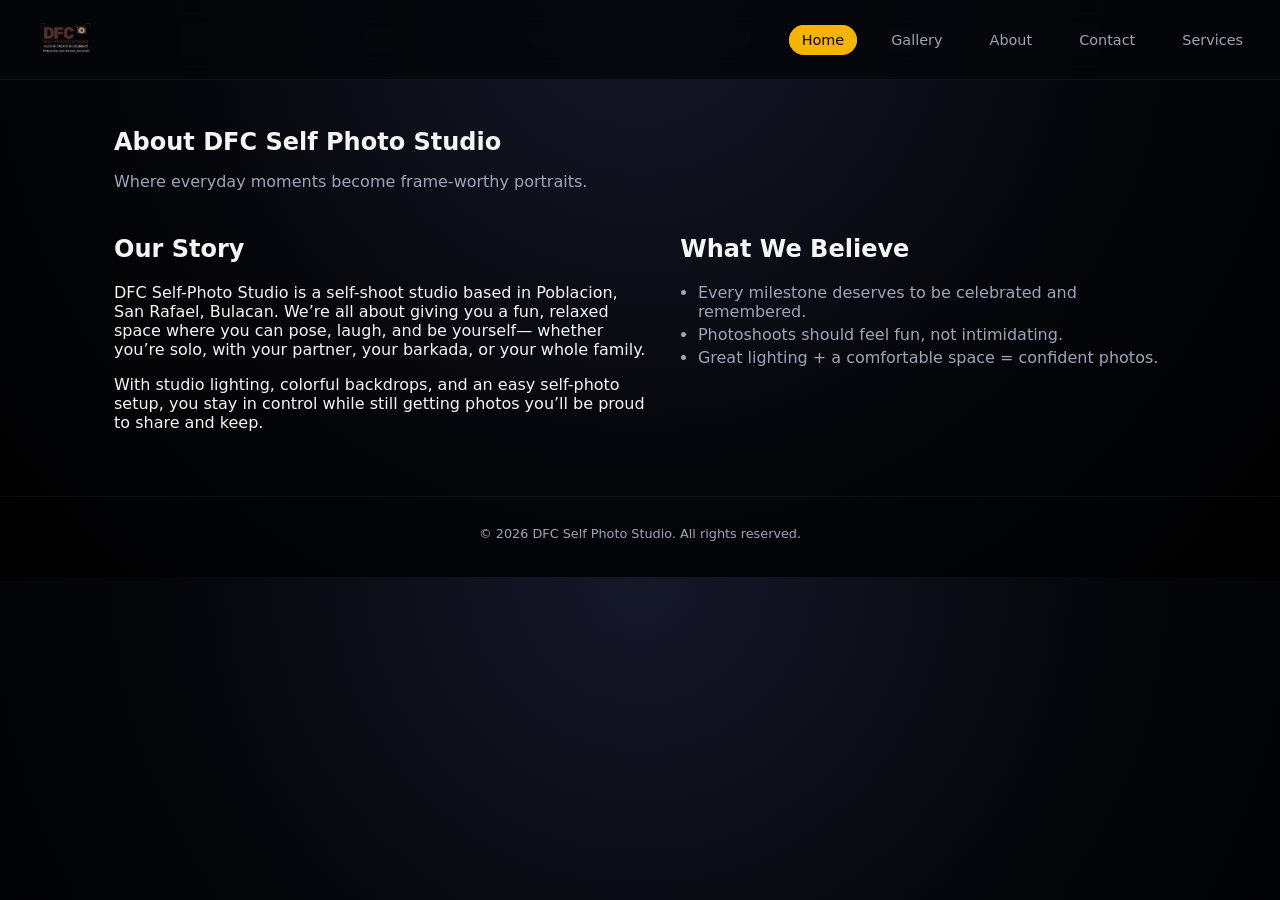
==== about.html @ a2031a2f "fix the massive logo" ====
<!DOCTYPE html>
<html lang="en">
<head>
  <meta charset="UTF-8">
  <title>About | DFC Self Photo Studio</title>
  <meta name="viewport" content="width=device-width, initial-scale=1">
  <link rel="stylesheet" href="assets/styles.css">
</head>
<body>
  <header class="site-header">
  <a href="index.html" class="dfc-logo">
    <img src="assets/images/logo.png" alt="DFC Self-Photo Studio Logo">
  </a>

  <nav class="nav">
    <a href="index.html" class="active">Home</a>
    <a href="gallery.html">Gallery</a>
    <a href="about.html">About</a>
    <a href="contact.html">Contact</a>
    <a href="services.html">Services</a>
  </nav>
</header>

  <main class="page">
    <section class="page-header">
      <h1>About DFC Self Photo Studio</h1>
      <p>Where everyday moments become frame-worthy portraits.</p>
    </section>

    <section class="two-column">
      <div>
        <h2>Our Story</h2>
<p>
  DFC Self-Photo Studio is a self-shoot studio based in Poblacion, San Rafael, Bulacan.
  We’re all about giving you a fun, relaxed space where you can pose, laugh, and be yourself—
  whether you’re solo, with your partner, your barkada, or your whole family.
</p>
<p>
  With studio lighting, colorful backdrops, and an easy self-photo setup, you stay in control
  while still getting photos you’ll be proud to share and keep.
</p>
      </div>
      <div>
        <h2>What We Believe</h2>
        <ul class="styled-list">
  <li>Every milestone deserves to be celebrated and remembered.</li>
  <li>Photoshoots should feel fun, not intimidating.</li>
  <li>Great lighting + a comfortable space = confident photos.</li>
</ul>
      </div>
    </section>
  </main>

  <footer class="site-footer">
    <p>© <span id="year"></span> DFC Self Photo Studio. All rights reserved.</p>
  </footer>

  <script>
    document.getElementById('year').textContent = new Date().getFullYear();
  </script>
</body>
</html>
---- assets/styles.css ----
:root {
  --bg: #05060a;
  --bg-alt: #10121a;
  --accent: #f5b400;
  --accent-soft: rgba(245, 180, 0, 0.12);
  --text: #f5f5f5;
  --muted: #a0a4b8;
  --border: #262938;
  --danger: #ff4b6a;
  --radius-lg: 18px;
  --radius-md: 12px;
  --radius-sm: 8px;
  --shadow-soft: 0 18px 45px rgba(0, 0, 0, 0.55);
  --shadow-subtle: 0 10px 30px rgba(0, 0, 0, 0.35);
  --max-width: 1100px;
  --transition-fast: 0.18s ease-out;
  --transition-med: 0.25s ease-out;
}

*,
*::before,
*::after {
  box-sizing: border-box;
}

body {
  margin: 0;
  font-family: system-ui, -apple-system, BlinkMacSystemFont, "Segoe UI", sans-serif;
  background: radial-gradient(circle at top, #15182a 0, #05060a 55%, #000 100%);
  color: var(--text);
  -webkit-font-smoothing: antialiased;
}

/* Layout */

.site-header {
  position: sticky;
  top: 0;
  z-index: 20;
  backdrop-filter: blur(16px);
  background: rgba(5, 6, 10, 0.85);
  border-bottom: 1px solid rgba(255, 255, 255, 0.05);
  display: flex;
  align-items: center;
  justify-content: space-between;
  padding: 0.75rem 1.5rem;
}

.dfc-logo img {
  height: 60px;
  width: auto;
  display: block;
  margin-right: 1rem;
}
/* Logo */
.dfc-logo img {
  height: 55px;
  width: auto;
  display: block;
}
.logo {
  font-weight: 700;
  letter-spacing: 0.08em;
  text-transform: uppercase;
  font-size: 0.9rem;
  color: var(--accent);
}

.nav a {
  color: var(--muted);
  text-decoration: none;
  margin-left: 1rem;
  font-size: 0.9rem;
  padding: 0.35rem 0.75rem;
  border-radius: 999px;
  border: 1px solid transparent;
  transition: color var(--transition-fast), background var(--transition-fast), border-color var(--transition-fast), transform var(--transition-fast);
}

.nav a:hover {
  color: var(--text);
  background: rgba(255, 255, 255, 0.04);
  border-color: rgba(255, 255, 255, 0.06);
  transform: translateY(-1px);
}

.nav a.active {
  color: #05060a;
  background: var(--accent);
  border-color: var(--accent);
}

/* Hero */

.hero {
  min-height: 70vh;
  display: flex;
  align-items: center;
  justify-content: center;
  padding: 3rem 1.5rem 2rem;
}

.hero-content {
  max-width: var(--max-width);
  width: 100%;
  margin: 0 auto;
  padding: 2.5rem 2rem;
  border-radius: 32px;
  background:
    radial-gradient(circle at top left, rgba(245, 180, 0, 0.18), transparent 55%),
    radial-gradient(circle at bottom right, rgba(255, 75, 106, 0.16), transparent 55%),
    linear-gradient(135deg, rgba(16, 18, 26, 0.98), rgba(5, 6, 10, 0.98));
  box-shadow: var(--shadow-soft);
  border: 1px solid rgba(255, 255, 255, 0.06);
}

.hero h1 {
  font-size: clamp(2.4rem, 4vw, 3.2rem);
  margin: 0 0 0.75rem;
}

.hero p {
  margin: 0 0 1.5rem;
  color: var(--muted);
  max-width: 32rem;
}

/* Buttons */

.btn-primary,
.btn-secondary {
  display: inline-flex;
  align-items: center;
  justify-content: center;
  padding: 0.7rem 1.4rem;
  border-radius: 999px;
  border: 1px solid transparent;
  font-size: 0.95rem;
  font-weight: 500;
  cursor: pointer;
  text-decoration: none;
  transition: background var(--transition-med), color var(--transition-med), transform var(--transition-fast), box-shadow var(--transition-fast);
}

.btn-primary {
  background: var(--accent);
  color: #05060a;
  box-shadow: 0 12px 30px rgba(245, 180, 0, 0.35);
}

.btn-primary:hover {
  transform: translateY(-1px);
  box-shadow: 0 16px 40px rgba(245, 180, 0, 0.45);
}

.btn-secondary {
  background: transparent;
  color: var(--accent);
  border-color: rgba(245, 180, 0, 0.5);
}

.btn-secondary:hover {
  background: var(--accent-soft);
}

/* Sections */

.features,
.page {
  max-width: var(--max-width);
  margin: 0 auto;
  padding: 1rem 1.5rem 3rem;
}

.features h2,
.page-header h1 {
  margin-bottom: 0.5rem;
}

.features p,
.page-header p {
  color: var(--muted);
}

.feature-grid {
  display: grid;
  grid-template-columns: repeat(auto-fit, minmax(220px, 1fr));
  gap: 1.25rem;
  margin-top: 1.5rem;
}

.feature-card,
.card {
  background: var(--bg-alt);
  border-radius: var(--radius-lg);
  padding: 1.4rem 1.3rem;
  border: 1px solid var(--border);
  box-shadow: var(--shadow-subtle);
}

.feature-card h3,
.card h2 {
  margin-top: 0;
  margin-bottom: 0.4rem;
}

.feature-card p,
.card p {
  margin: 0;
  color: var(--muted);
}

.cards-grid {
  display: grid;
  grid-template-columns: repeat(auto-fit, minmax(260px, 1fr));
  gap: 1.5rem;
  margin-top: 1.5rem;
}

.styled-list {
  padding-left: 1.1rem;
  margin: 0.6rem 0 0;
  color: var(--muted);
}

.styled-list li {
  margin-bottom: 0.25rem;
}

/* CTA strip */

.cta-strip {
  max-width: var(--max-width);
  margin: 0 auto 3rem;
  padding: 1.5rem 1.5rem;
  border-radius: 24px;
  background: linear-gradient(135deg, rgba(245, 180, 0, 0.12), rgba(255, 75, 106, 0.12));
  border: 1px solid rgba(245, 180, 0, 0.4);
  text-align: center;
}

.cta-strip h2 {
  margin: 0 0 0.4rem;
}

.cta-strip p {
  margin: 0 0 0.9rem;
  color: var(--muted);
}

/* Page layout */

.page-header {
  margin: 2rem 0 1.5rem;
}

.two-column {
  display: grid;
  grid-template-columns: minmax(0, 1.1fr) minmax(0, 1fr);
  gap: 2rem;
}

.note-section {
  margin-top: 2rem;
  padding: 1rem 1.2rem;
  border-radius: var(--radius-md);
  background: rgba(255, 255, 255, 0.02);
  border: 1px dashed rgba(255, 255, 255, 0.08);
  color: var(--muted);
}

/* Gallery */

.gallery-grid {
  display: grid;
  grid-template-columns: repeat(auto-fit, minmax(180px, 1fr));
  gap: 1rem;
  margin-top: 1.5rem;
}

.gallery-item {
  border-radius: var(--radius-md);
  overflow: hidden;
  background: #11131c;
  border: 1px solid var(--border);
  min-height: 160px;
  display: flex;
  align-items: center;
  justify-content: center;
  color: var(--muted);
  font-size: 0.9rem;
}

.gallery-item img {
  width: 100%;
  height: 100%;
  object-fit: cover;
}

.placeholder {
  background: repeating-linear-gradient(
    45deg,
    #11131c,
    #11131c 10px,
    #181b26 10px,
    #181b26 20px
  );
}

/* Contact form */

.contact-form {
  display: grid;
  gap: 0.8rem;
  margin-top: 0.5rem;
}

.contact-form label {
  display: grid;
  gap: 0.25rem;
  font-size: 0.9rem;
}

.contact-form input,
.contact-form textarea {
  border-radius: var(--radius-sm);
  border: 1px solid var(--border);
  padding: 0.55rem 0.7rem;
  background: #05060a;
  color: var(--text);
  font: inherit;
}

.contact-form input:focus,
.contact-form textarea:focus {
  outline: none;
  border-color: var(--accent);
  box-shadow: 0 0 0 1px rgba(245, 180, 0, 0.4);
}

.form-note {
  margin-top: 0.4rem;
  font-size: 0.8rem;
  color: var(--muted);
}

/* Footer */

.site-footer {
  border-top: 1px solid rgba(255, 255, 255, 0.04);
  padding: 1rem 1.5rem 1.5rem;
  text-align: center;
  color: var(--muted);
  font-size: 0.8rem;
}

/* Responsive */

@media (max-width: 768px) {
  .site-header {
    flex-direction: column;
    align-items: flex-start;
    gap: 0.4rem;
  }

  .nav {
    display: flex;
    flex-wrap: wrap;
  }

  .hero-content {
    padding: 1.8rem 1.4rem;
  }

  .two-column {
    grid-template-columns: 1fr;
  }
}
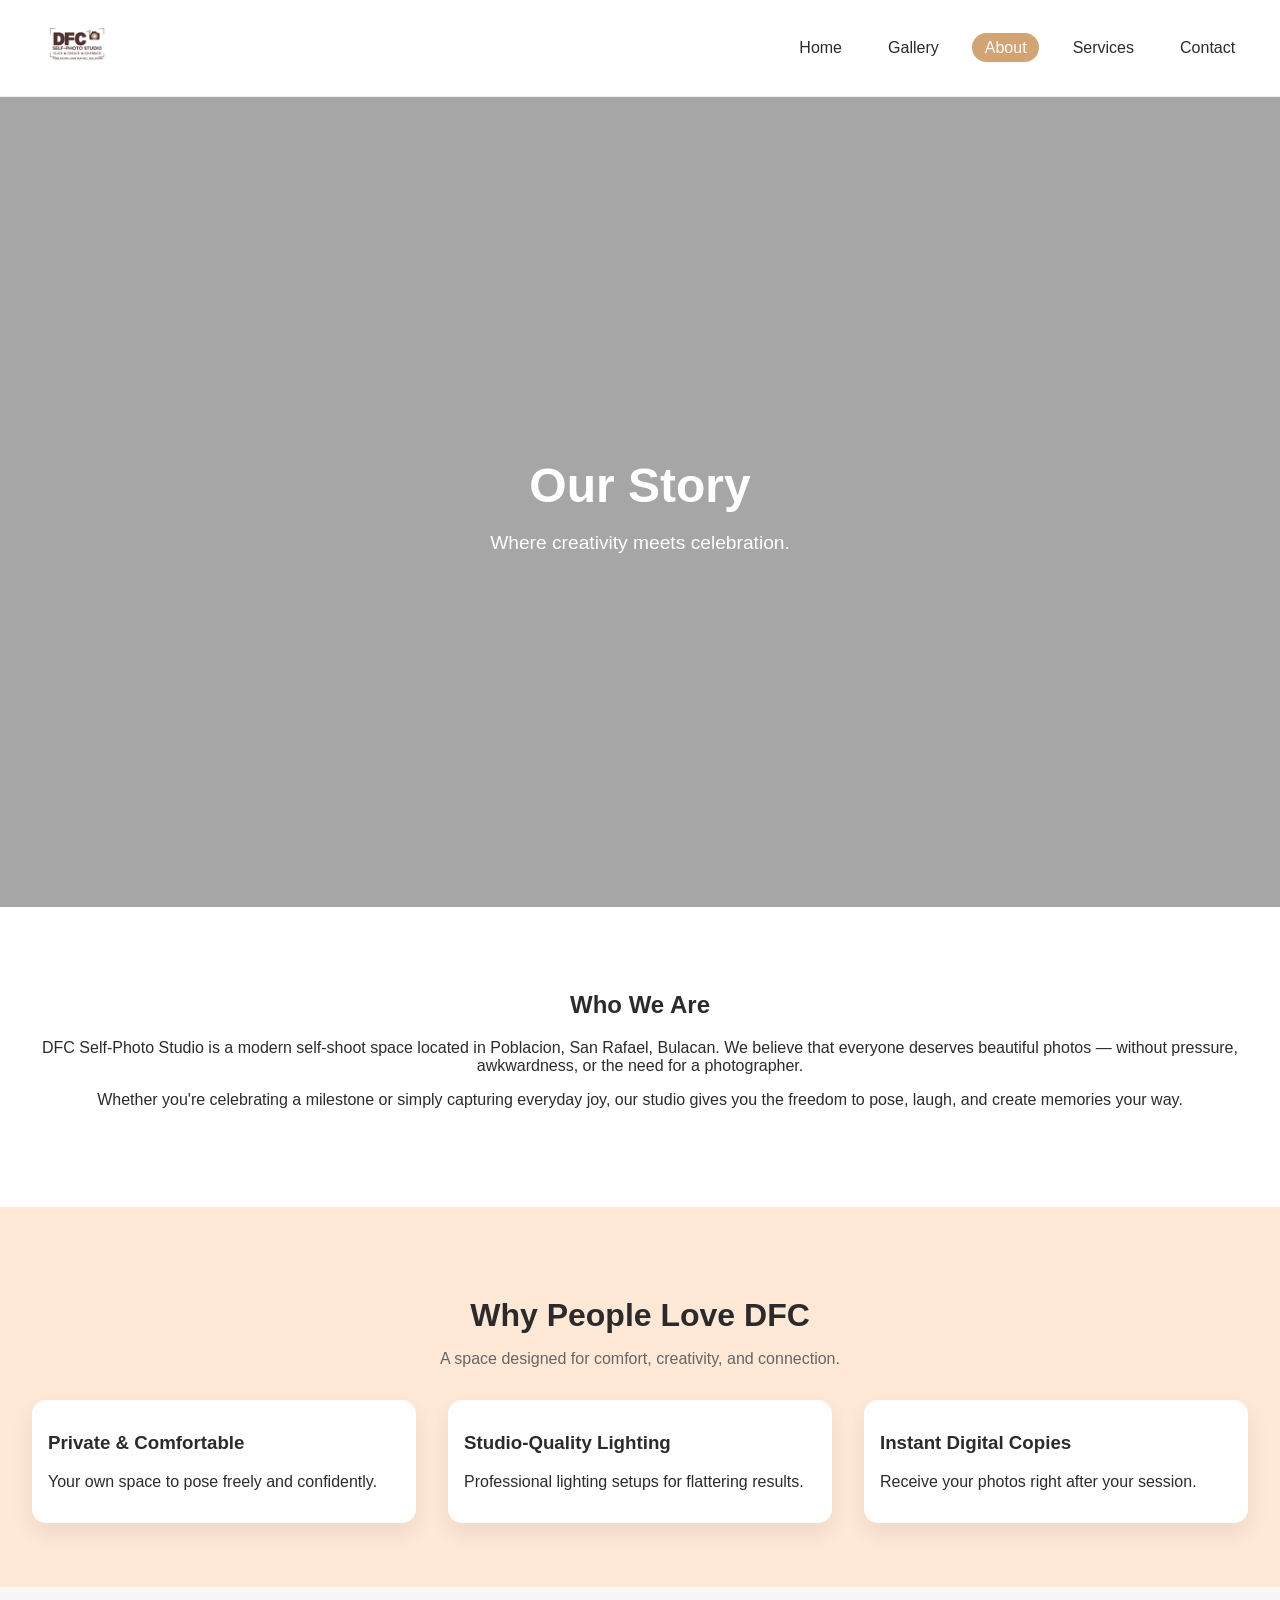
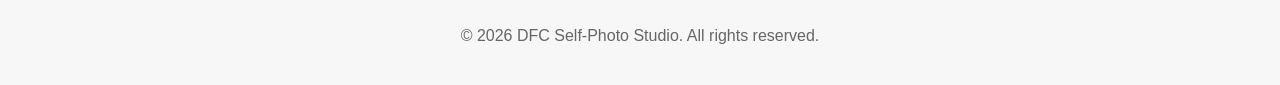
==== commit 9ac20b61: "update other pages to lighter" ====
--- a/about.html
+++ b/about.html
@@ -2,61 +2,79 @@
 <html lang="en">
 <head>
   <meta charset="UTF-8">
-  <title>About | DFC Self Photo Studio</title>
+  <title>About | DFC Self-Photo Studio</title>
   <meta name="viewport" content="width=device-width, initial-scale=1">
   <link rel="stylesheet" href="assets/styles.css">
 </head>
+
 <body>
-  <header class="site-header">
+
+<header class="site-header">
   <a href="index.html" class="dfc-logo">
     <img src="assets/images/logo.png" alt="DFC Self-Photo Studio Logo">
   </a>
-
   <nav class="nav">
-    <a href="index.html" class="active">Home</a>
+    <a href="index.html">Home</a>
     <a href="gallery.html">Gallery</a>
-    <a href="about.html">About</a>
+    <a href="about.html" class="active">About</a>
+    <a href="services.html">Services</a>
     <a href="contact.html">Contact</a>
-    <a href="services.html">Services</a>
   </nav>
 </header>
 
-  <main class="page">
-    <section class="page-header">
-      <h1>About DFC Self Photo Studio</h1>
-      <p>Where everyday moments become frame-worthy portraits.</p>
-    </section>
+<section class="hero small-hero" style="background-image:url('https://images.unsplash.com/photo-1529626455594-4ff0802cfb7e');">
+  <div class="hero-overlay"></div>
+  <div class="hero-content">
+    <h1>Our Story</h1>
+    <p>Where creativity meets celebration.</p>
+  </div>
+</section>
 
-    <section class="two-column">
-      <div>
-        <h2>Our Story</h2>
-<p>
-  DFC Self-Photo Studio is a self-shoot studio based in Poblacion, San Rafael, Bulacan.
-  We’re all about giving you a fun, relaxed space where you can pose, laugh, and be yourself—
-  whether you’re solo, with your partner, your barkada, or your whole family.
-</p>
-<p>
-  With studio lighting, colorful backdrops, and an easy self-photo setup, you stay in control
-  while still getting photos you’ll be proud to share and keep.
-</p>
-      </div>
-      <div>
-        <h2>What We Believe</h2>
-        <ul class="styled-list">
-  <li>Every milestone deserves to be celebrated and remembered.</li>
-  <li>Photoshoots should feel fun, not intimidating.</li>
-  <li>Great lighting + a comfortable space = confident photos.</li>
-</ul>
-      </div>
-    </section>
-  </main>
+<section class="section light">
+  <div class="two-column">
+    <div>
+      <h2>Who We Are</h2>
+      <p>
+        DFC Self-Photo Studio is a modern self‑shoot space located in Poblacion, San Rafael, Bulacan.
+        We believe that everyone deserves beautiful photos — without pressure, awkwardness, or the need for a photographer.
+      </p>
+      <p>
+        Whether you're celebrating a milestone or simply capturing everyday joy, our studio gives you the freedom to pose, laugh, and create memories your way.
+      </p>
+    </div>
+    <div>
+      <img src="https://images.unsplash.com/photo-1517841905240-472988babdf9" alt="">
+    </div>
+  </div>
+</section>
 
-  <footer class="site-footer">
-    <p>© <span id="year"></span> DFC Self Photo Studio. All rights reserved.</p>
-  </footer>
+<section class="section peach">
+  <h2 class="section-title">Why People Love DFC</h2>
+  <p class="section-subtitle">A space designed for comfort, creativity, and connection.</p>
 
-  <script>
-    document.getElementById('year').textContent = new Date().getFullYear();
-  </script>
+  <div class="feature-grid">
+    <div class="feature-card">
+      <h3>Private & Comfortable</h3>
+      <p>Your own space to pose freely and confidently.</p>
+    </div>
+    <div class="feature-card">
+      <h3>Studio-Quality Lighting</h3>
+      <p>Professional lighting setups for flattering results.</p>
+    </div>
+    <div class="feature-card">
+      <h3>Instant Digital Copies</h3>
+      <p>Receive your photos right after your session.</p>
+    </div>
+  </div>
+</section>
+
+<footer class="site-footer">
+  <p>© <span id="year"></span> DFC Self-Photo Studio. All rights reserved.</p>
+</footer>
+
+<script>
+  document.getElementById('year').textContent = new Date().getFullYear();
+</script>
+
 </body>
 </html>
--- a/assets/styles.css
+++ b/assets/styles.css
@@ -1,378 +1,202 @@
+/* ------------------------------
+   COLOR SYSTEM
+------------------------------ */
 :root {
-  --bg: #05060a;
-  --bg-alt: #10121a;
-  --accent: #f5b400;
-  --accent-soft: rgba(245, 180, 0, 0.12);
-  --text: #f5f5f5;
-  --muted: #a0a4b8;
-  --border: #262938;
-  --danger: #ff4b6a;
-  --radius-lg: 18px;
-  --radius-md: 12px;
-  --radius-sm: 8px;
-  --shadow-soft: 0 18px 45px rgba(0, 0, 0, 0.55);
-  --shadow-subtle: 0 10px 30px rgba(0, 0, 0, 0.35);
-  --max-width: 1100px;
-  --transition-fast: 0.18s ease-out;
-  --transition-med: 0.25s ease-out;
-}
-
-*,
-*::before,
-*::after {
-  box-sizing: border-box;
-}
-
+  --gold: #d4a373;
+  --peach: #ffe8d6;
+  --white: #ffffff;
+  --gray: #f7f7f7;
+  --text: #2b2b2b;
+  --muted: #666;
+  --radius: 14px;
+  --shadow: 0 10px 25px rgba(0,0,0,0.08);
+}
+
+/* ------------------------------
+   GLOBAL
+------------------------------ */
 body {
   margin: 0;
-  font-family: system-ui, -apple-system, BlinkMacSystemFont, "Segoe UI", sans-serif;
-  background: radial-gradient(circle at top, #15182a 0, #05060a 55%, #000 100%);
+  font-family: "Segoe UI", sans-serif;
+  background: var(--white);
   color: var(--text);
-  -webkit-font-smoothing: antialiased;
-}
-
-/* Layout */
-
+}
+
+img {
+  width: 100%;
+  border-radius: var(--radius);
+}
+
+/* ------------------------------
+   HEADER
+------------------------------ */
 .site-header {
+  display: flex;
+  justify-content: space-between;
+  align-items: center;
+  padding: 1rem 2rem;
+  background: var(--white);
+  border-bottom: 1px solid #eee;
   position: sticky;
   top: 0;
-  z-index: 20;
-  backdrop-filter: blur(16px);
-  background: rgba(5, 6, 10, 0.85);
-  border-bottom: 1px solid rgba(255, 255, 255, 0.05);
-  display: flex;
-  align-items: center;
-  justify-content: space-between;
-  padding: 0.75rem 1.5rem;
+  z-index: 10;
 }
 
 .dfc-logo img {
   height: 60px;
   width: auto;
-  display: block;
-  margin-right: 1rem;
-}
-/* Logo */
-.dfc-logo img {
-  height: 55px;
-  width: auto;
-  display: block;
-}
-.logo {
-  font-weight: 700;
-  letter-spacing: 0.08em;
-  text-transform: uppercase;
-  font-size: 0.9rem;
-  color: var(--accent);
 }
 
 .nav a {
-  color: var(--muted);
+  margin-left: 1rem;
   text-decoration: none;
-  margin-left: 1rem;
-  font-size: 0.9rem;
-  padding: 0.35rem 0.75rem;
+  color: var(--text);
+  font-weight: 500;
+  padding: 0.4rem 0.8rem;
   border-radius: 999px;
-  border: 1px solid transparent;
-  transition: color var(--transition-fast), background var(--transition-fast), border-color var(--transition-fast), transform var(--transition-fast);
-}
-
+}
+
+.nav a.active,
 .nav a:hover {
-  color: var(--text);
-  background: rgba(255, 255, 255, 0.04);
-  border-color: rgba(255, 255, 255, 0.06);
-  transform: translateY(-1px);
-}
-
-.nav a.active {
-  color: #05060a;
-  background: var(--accent);
-  border-color: var(--accent);
-}
-
-/* Hero */
-
+  background: var(--gold);
+  color: var(--white);
+}
+
+/* ------------------------------
+   HERO
+------------------------------ */
 .hero {
-  min-height: 70vh;
+  height: 90vh;
+  background: url("https://images.unsplash.com/photo-1529626455594-4ff0802cfb7e") center/cover no-repeat;
+  position: relative;
   display: flex;
   align-items: center;
   justify-content: center;
-  padding: 3rem 1.5rem 2rem;
+}
+
+.hero-overlay {
+  position: absolute;
+  inset: 0;
+  background: rgba(0,0,0,0.35);
 }
 
 .hero-content {
-  max-width: var(--max-width);
-  width: 100%;
-  margin: 0 auto;
-  padding: 2.5rem 2rem;
-  border-radius: 32px;
-  background:
-    radial-gradient(circle at top left, rgba(245, 180, 0, 0.18), transparent 55%),
-    radial-gradient(circle at bottom right, rgba(255, 75, 106, 0.16), transparent 55%),
-    linear-gradient(135deg, rgba(16, 18, 26, 0.98), rgba(5, 6, 10, 0.98));
-  box-shadow: var(--shadow-soft);
-  border: 1px solid rgba(255, 255, 255, 0.06);
-}
-
-.hero h1 {
-  font-size: clamp(2.4rem, 4vw, 3.2rem);
-  margin: 0 0 0.75rem;
-}
-
-.hero p {
-  margin: 0 0 1.5rem;
+  position: relative;
+  text-align: center;
+  color: var(--white);
+  max-width: 600px;
+}
+
+.hero-content h1 {
+  font-size: 3rem;
+  margin-bottom: 1rem;
+}
+
+.hero-content p {
+  font-size: 1.2rem;
+  margin-bottom: 2rem;
+}
+
+/* ------------------------------
+   BUTTONS
+------------------------------ */
+.btn-primary {
+  background: var(--gold);
+  color: var(--white);
+  padding: 0.8rem 1.6rem;
+  border-radius: 999px;
+  text-decoration: none;
+  font-weight: 600;
+  box-shadow: var(--shadow);
+}
+
+.btn-secondary {
+  background: var(--white);
+  color: var(--gold);
+  padding: 0.8rem 1.6rem;
+  border-radius: 999px;
+  text-decoration: none;
+  font-weight: 600;
+  border: 2px solid var(--gold);
+}
+
+/* ------------------------------
+   SECTIONS
+------------------------------ */
+.section {
+  padding: 4rem 2rem;
+  text-align: center;
+}
+
+.section.light {
+  background: var(--white);
+}
+
+.section.peach {
+  background: var(--peach);
+}
+
+.section-title {
+  font-size: 2rem;
+  margin-bottom: 0.5rem;
+}
+
+.section-subtitle {
   color: var(--muted);
-  max-width: 32rem;
-}
-
-/* Buttons */
-
-.btn-primary,
-.btn-secondary {
-  display: inline-flex;
-  align-items: center;
-  justify-content: center;
-  padding: 0.7rem 1.4rem;
-  border-radius: 999px;
-  border: 1px solid transparent;
-  font-size: 0.95rem;
-  font-weight: 500;
-  cursor: pointer;
-  text-decoration: none;
-  transition: background var(--transition-med), color var(--transition-med), transform var(--transition-fast), box-shadow var(--transition-fast);
-}
-
-.btn-primary {
-  background: var(--accent);
-  color: #05060a;
-  box-shadow: 0 12px 30px rgba(245, 180, 0, 0.35);
-}
-
-.btn-primary:hover {
-  transform: translateY(-1px);
-  box-shadow: 0 16px 40px rgba(245, 180, 0, 0.45);
-}
-
-.btn-secondary {
-  background: transparent;
-  color: var(--accent);
-  border-color: rgba(245, 180, 0, 0.5);
-}
-
-.btn-secondary:hover {
-  background: var(--accent-soft);
-}
-
-/* Sections */
-
-.features,
-.page {
-  max-width: var(--max-width);
-  margin: 0 auto;
-  padding: 1rem 1.5rem 3rem;
-}
-
-.features h2,
-.page-header h1 {
-  margin-bottom: 0.5rem;
-}
-
-.features p,
-.page-header p {
-  color: var(--muted);
-}
-
+  margin-bottom: 2rem;
+}
+
+/* ------------------------------
+   FEATURES
+------------------------------ */
 .feature-grid {
   display: grid;
+  grid-template-columns: repeat(auto-fit, minmax(260px, 1fr));
+  gap: 2rem;
+}
+
+.feature-card {
+  background: var(--white);
+  padding: 1rem;
+  border-radius: var(--radius);
+  box-shadow: var(--shadow);
+  text-align: left;
+}
+
+.feature-card h3 {
+  margin-top: 1rem;
+}
+
+/* ------------------------------
+   GALLERY PREVIEW
+------------------------------ */
+.gallery-preview {
+  display: grid;
   grid-template-columns: repeat(auto-fit, minmax(220px, 1fr));
-  gap: 1.25rem;
-  margin-top: 1.5rem;
-}
-
-.feature-card,
-.card {
-  background: var(--bg-alt);
-  border-radius: var(--radius-lg);
-  padding: 1.4rem 1.3rem;
-  border: 1px solid var(--border);
-  box-shadow: var(--shadow-subtle);
-}
-
-.feature-card h3,
-.card h2 {
-  margin-top: 0;
-  margin-bottom: 0.4rem;
-}
-
-.feature-card p,
-.card p {
-  margin: 0;
+  gap: 1rem;
+  margin-bottom: 2rem;
+}
+
+/* ------------------------------
+   CTA
+------------------------------ */
+.cta {
+  padding: 4rem 2rem;
+  background: var(--gold);
+  color: var(--white);
+  text-align: center;
+}
+
+.cta h2 {
+  margin-bottom: 1.5rem;
+}
+
+/* ------------------------------
+   FOOTER
+------------------------------ */
+.site-footer {
+  text-align: center;
+  padding: 1.5rem;
+  background: var(--gray);
   color: var(--muted);
-}
-
-.cards-grid {
-  display: grid;
-  grid-template-columns: repeat(auto-fit, minmax(260px, 1fr));
-  gap: 1.5rem;
-  margin-top: 1.5rem;
-}
-
-.styled-list {
-  padding-left: 1.1rem;
-  margin: 0.6rem 0 0;
-  color: var(--muted);
-}
-
-.styled-list li {
-  margin-bottom: 0.25rem;
-}
-
-/* CTA strip */
-
-.cta-strip {
-  max-width: var(--max-width);
-  margin: 0 auto 3rem;
-  padding: 1.5rem 1.5rem;
-  border-radius: 24px;
-  background: linear-gradient(135deg, rgba(245, 180, 0, 0.12), rgba(255, 75, 106, 0.12));
-  border: 1px solid rgba(245, 180, 0, 0.4);
-  text-align: center;
-}
-
-.cta-strip h2 {
-  margin: 0 0 0.4rem;
-}
-
-.cta-strip p {
-  margin: 0 0 0.9rem;
-  color: var(--muted);
-}
-
-/* Page layout */
-
-.page-header {
-  margin: 2rem 0 1.5rem;
-}
-
-.two-column {
-  display: grid;
-  grid-template-columns: minmax(0, 1.1fr) minmax(0, 1fr);
-  gap: 2rem;
-}
-
-.note-section {
-  margin-top: 2rem;
-  padding: 1rem 1.2rem;
-  border-radius: var(--radius-md);
-  background: rgba(255, 255, 255, 0.02);
-  border: 1px dashed rgba(255, 255, 255, 0.08);
-  color: var(--muted);
-}
-
-/* Gallery */
-
-.gallery-grid {
-  display: grid;
-  grid-template-columns: repeat(auto-fit, minmax(180px, 1fr));
-  gap: 1rem;
-  margin-top: 1.5rem;
-}
-
-.gallery-item {
-  border-radius: var(--radius-md);
-  overflow: hidden;
-  background: #11131c;
-  border: 1px solid var(--border);
-  min-height: 160px;
-  display: flex;
-  align-items: center;
-  justify-content: center;
-  color: var(--muted);
-  font-size: 0.9rem;
-}
-
-.gallery-item img {
-  width: 100%;
-  height: 100%;
-  object-fit: cover;
-}
-
-.placeholder {
-  background: repeating-linear-gradient(
-    45deg,
-    #11131c,
-    #11131c 10px,
-    #181b26 10px,
-    #181b26 20px
-  );
-}
-
-/* Contact form */
-
-.contact-form {
-  display: grid;
-  gap: 0.8rem;
-  margin-top: 0.5rem;
-}
-
-.contact-form label {
-  display: grid;
-  gap: 0.25rem;
-  font-size: 0.9rem;
-}
-
-.contact-form input,
-.contact-form textarea {
-  border-radius: var(--radius-sm);
-  border: 1px solid var(--border);
-  padding: 0.55rem 0.7rem;
-  background: #05060a;
-  color: var(--text);
-  font: inherit;
-}
-
-.contact-form input:focus,
-.contact-form textarea:focus {
-  outline: none;
-  border-color: var(--accent);
-  box-shadow: 0 0 0 1px rgba(245, 180, 0, 0.4);
-}
-
-.form-note {
-  margin-top: 0.4rem;
-  font-size: 0.8rem;
-  color: var(--muted);
-}
-
-/* Footer */
-
-.site-footer {
-  border-top: 1px solid rgba(255, 255, 255, 0.04);
-  padding: 1rem 1.5rem 1.5rem;
-  text-align: center;
-  color: var(--muted);
-  font-size: 0.8rem;
-}
-
-/* Responsive */
-
-@media (max-width: 768px) {
-  .site-header {
-    flex-direction: column;
-    align-items: flex-start;
-    gap: 0.4rem;
-  }
-
-  .nav {
-    display: flex;
-    flex-wrap: wrap;
-  }
-
-  .hero-content {
-    padding: 1.8rem 1.4rem;
-  }
-
-  .two-column {
-    grid-template-columns: 1fr;
-  }
 }
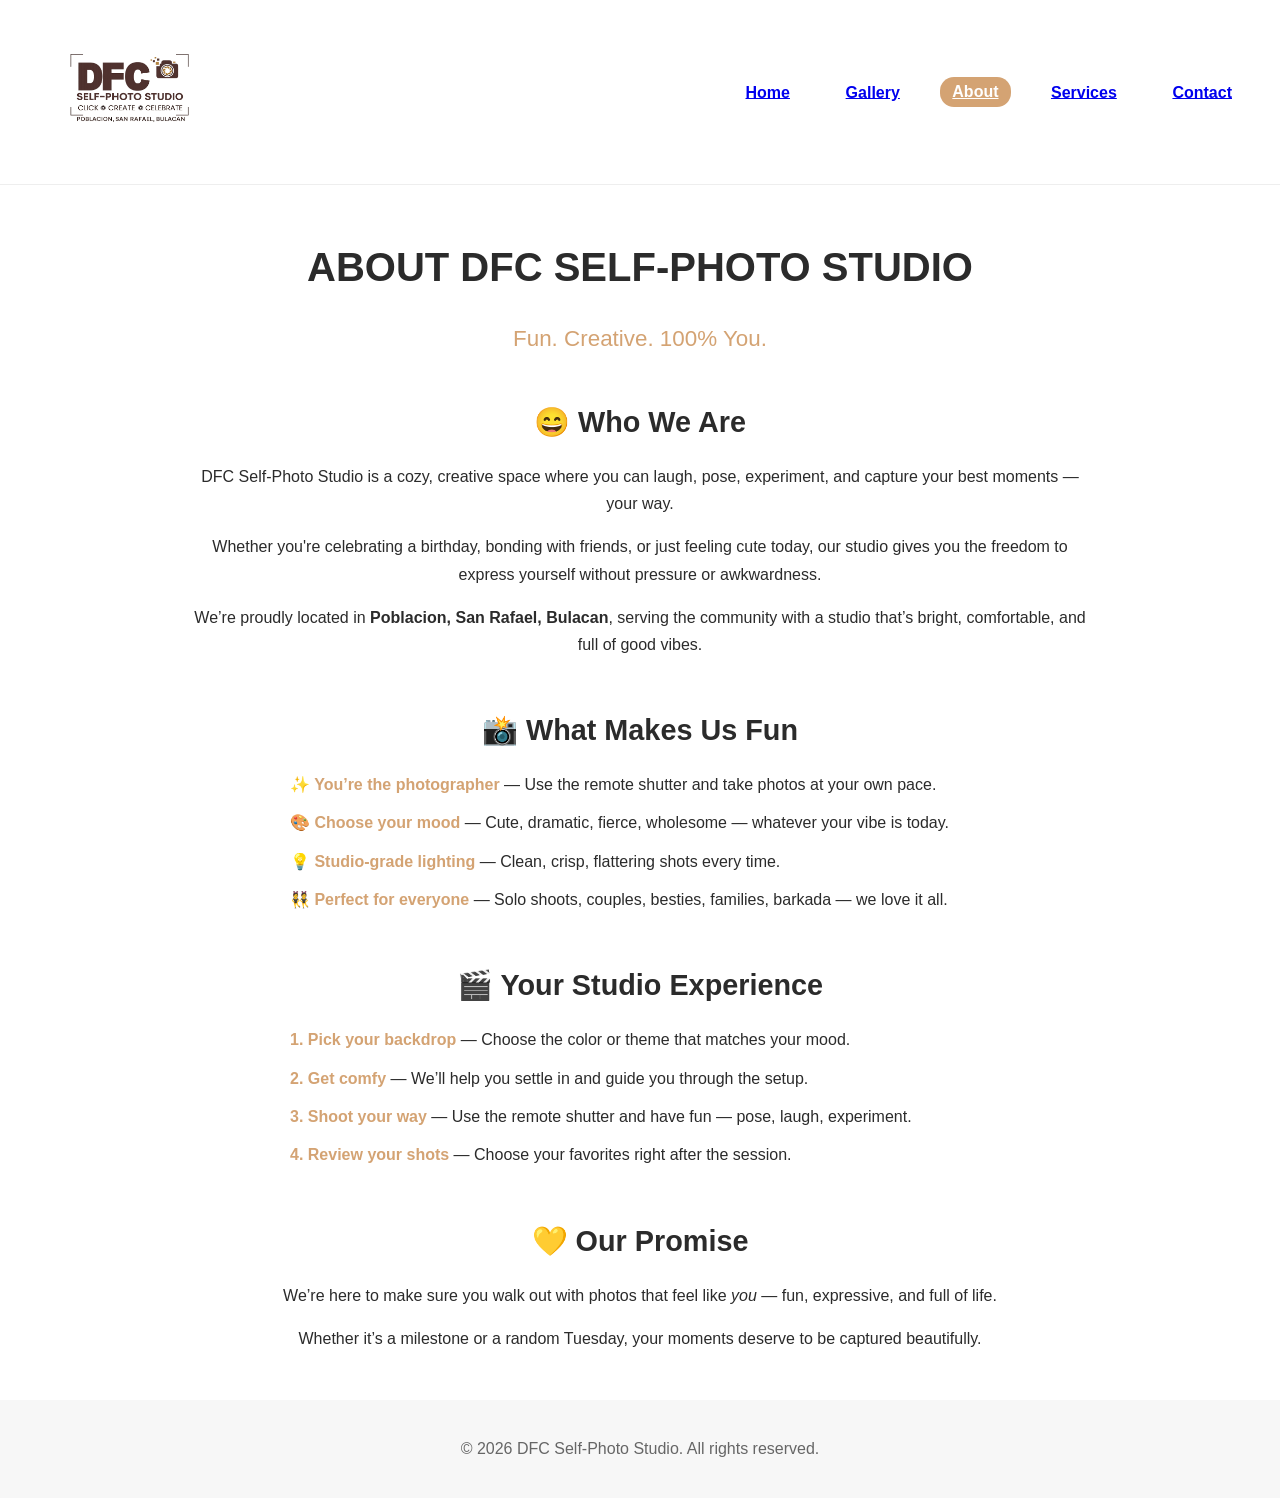
==== commit 2a5cb12f: "about revamp page" ====
--- a/about.html
+++ b/about.html
@@ -5,6 +5,70 @@
   <title>About | DFC Self-Photo Studio</title>
   <meta name="viewport" content="width=device-width, initial-scale=1">
   <link rel="stylesheet" href="assets/styles.css">
+
+  <style>
+    .about-container {
+      max-width: 900px;
+      margin: 3rem auto;
+      padding: 0 1rem;
+      text-align: center;
+      line-height: 1.7;
+    }
+
+    .about-container h1 {
+      font-size: 2.5rem;
+      margin-bottom: 0.5rem;
+    }
+
+    .about-container h2 {
+      font-size: 1.4rem;
+      font-weight: 400;
+      color: var(--gold);
+      margin-bottom: 2.5rem;
+    }
+
+    .about-section {
+      margin-bottom: 3rem;
+    }
+
+    .about-section h3 {
+      font-size: 1.8rem;
+      margin-bottom: 1rem;
+    }
+
+    .about-section p {
+      margin-bottom: 1rem;
+    }
+
+    .about-list {
+      text-align: left;
+      max-width: 700px;
+      margin: 0 auto;
+    }
+
+    .about-list p {
+      margin: 0.7rem 0;
+    }
+
+    .about-list span {
+      font-weight: bold;
+      color: var(--gold);
+    }
+
+    /* Optional small photo strip placeholder */
+    .photo-strip {
+      display: flex;
+      justify-content: center;
+      gap: 10px;
+      margin: 2rem 0;
+    }
+
+    .photo-strip img {
+      width: 30%;
+      border-radius: var(--radius);
+      object-fit: cover;
+    }
+  </style>
 </head>
 
 <body>
@@ -22,51 +86,75 @@
   </nav>
 </header>
 
-<section class="hero small-hero" style="background-image:url('https://images.unsplash.com/photo-1529626455594-4ff0802cfb7e');">
-  <div class="hero-overlay"></div>
-  <div class="hero-content">
-    <h1>Our Story</h1>
-    <p>Where creativity meets celebration.</p>
+<div class="about-container">
+
+  <h1>ABOUT DFC SELF‑PHOTO STUDIO</h1>
+  <h2>Fun. Creative. 100% You.</h2>
+
+  <!-- WHO WE ARE -->
+  <div class="about-section">
+    <h3>😄 Who We Are</h3>
+    <p>
+      DFC Self‑Photo Studio is a cozy, creative space where you can laugh, pose, experiment,
+      and capture your best moments — your way.
+    </p>
+    <p>
+      Whether you're celebrating a birthday, bonding with friends, or just feeling cute today,
+      our studio gives you the freedom to express yourself without pressure or awkwardness.
+    </p>
+    <p>
+      We’re proudly located in <strong>Poblacion, San Rafael, Bulacan</strong>, serving the community
+      with a studio that’s bright, comfortable, and full of good vibes.
+    </p>
   </div>
-</section>
 
-<section class="section light">
-  <div class="two-column">
-    <div>
-      <h2>Who We Are</h2>
-      <p>
-        DFC Self-Photo Studio is a modern self‑shoot space located in Poblacion, San Rafael, Bulacan.
-        We believe that everyone deserves beautiful photos — without pressure, awkwardness, or the need for a photographer.
-      </p>
-      <p>
-        Whether you're celebrating a milestone or simply capturing everyday joy, our studio gives you the freedom to pose, laugh, and create memories your way.
-      </p>
-    </div>
-    <div>
-      <img src="https://images.unsplash.com/photo-1517841905240-472988babdf9" alt="">
+  <!-- WHAT MAKES US FUN -->
+  <div class="about-section">
+    <h3>📸 What Makes Us Fun</h3>
+
+    <div class="about-list">
+      <p><span>✨ You’re the photographer</span> — Use the remote shutter and take photos at your own pace.</p>
+      <p><span>🎨 Choose your mood</span> — Cute, dramatic, fierce, wholesome — whatever your vibe is today.</p>
+      <p><span>💡 Studio‑grade lighting</span> — Clean, crisp, flattering shots every time.</p>
+      <p><span>👯 Perfect for everyone</span> — Solo shoots, couples, besties, families, barkada — we love it all.</p>
     </div>
   </div>
-</section>
 
-<section class="section peach">
-  <h2 class="section-title">Why People Love DFC</h2>
-  <p class="section-subtitle">A space designed for comfort, creativity, and connection.</p>
+  <!-- EXPERIENCE -->
+  <div class="about-section">
+    <h3>🎬 Your Studio Experience</h3>
 
-  <div class="feature-grid">
-    <div class="feature-card">
-      <h3>Private & Comfortable</h3>
-      <p>Your own space to pose freely and confidently.</p>
-    </div>
-    <div class="feature-card">
-      <h3>Studio-Quality Lighting</h3>
-      <p>Professional lighting setups for flattering results.</p>
-    </div>
-    <div class="feature-card">
-      <h3>Instant Digital Copies</h3>
-      <p>Receive your photos right after your session.</p>
+    <div class="about-list">
+      <p><span>1. Pick your backdrop</span> — Choose the color or theme that matches your mood.</p>
+      <p><span>2. Get comfy</span> — We’ll help you settle in and guide you through the setup.</p>
+      <p><span>3. Shoot your way</span> — Use the remote shutter and have fun — pose, laugh, experiment.</p>
+      <p><span>4. Review your shots</span> — Choose your favorites right after the session.</p>
     </div>
   </div>
-</section>
+
+  <!-- OPTIONAL PHOTO STRIP -->
+  <!-- Replace images when ready -->
+  <!--
+  <div class="photo-strip">
+    <img src="assets/images/gallery1.jpg">
+    <img src="assets/images/gallery2.jpg">
+    <img src="assets/images/gallery3.jpg">
+  </div>
+  -->
+
+  <!-- PROMISE -->
+  <div class="about-section">
+    <h3>💛 Our Promise</h3>
+    <p>
+      We’re here to make sure you walk out with photos that feel like <em>you</em> —
+      fun, expressive, and full of life.
+    </p>
+    <p>
+      Whether it’s a milestone or a random Tuesday, your moments deserve to be captured beautifully.
+    </p>
+  </div>
+
+</div>
 
 <footer class="site-footer">
   <p>© <span id="year"></span> DFC Self-Photo Studio. All rights reserved.</p>
--- a/assets/styles.css
+++ b/assets/styles.css
@@ -23,8 +23,10 @@
 }
 
 img {
-  width: 100%;
-  border-radius: var(--radius);
+  max-width: 100%;
+  height: auto;
+  border-radius: var(--radius);
+  display: block;
 }
 
 /* ------------------------------
@@ -32,9 +34,9 @@
 ------------------------------ */
 .site-header {
   display: flex;
+  align-items: center;
   justify-content: space-between;
-  align-items: center;
-  padding: 1rem 2rem;
+  padding: 1.2rem 2rem;
   background: var(--white);
   border-bottom: 1px solid #eee;
   position: sticky;
@@ -43,41 +45,133 @@
 }
 
 .dfc-logo img {
-  height: 60px;
+  height: 130px;
   width: auto;
+  display: block;
+}
+
+.dfc-logo {
+  display: flex;
+  align-items: center;
+  padding: 0.5rem 0;
 }
 
 .nav a {
-  margin-left: 1rem;
-  text-decoration: none;
-  color: var(--text);
-  font-weight: 500;
+  margin-left: 1.2rem;
+  padding: 0.6rem 1rem;
+  font-size: 1rem;
+  font-weight: 600;
+}
+
+@media (max-width: 768px) {
+  .dfc-logo img {
+    height: 90px;
+  }
+
+  .site-header {
+    flex-direction: column;
+    gap: 0.5rem;
+  }
+
+  .nav a {
+    margin-left: 0.5rem;
+    padding: 0.5rem 0.8rem;
+  }
+}
+
+.nav a.active {
+  background: var(--gold);
+  color: white;
+  border-radius: var(--radius);
   padding: 0.4rem 0.8rem;
-  border-radius: 999px;
-}
-
-.nav a.active,
-.nav a:hover {
-  background: var(--gold);
-  color: var(--white);
-}
-
-/* ------------------------------
-   HERO
+}
+
+/* Desktop default */
+.hamburger {
+  display: none;
+}
+
+/* MOBILE MENU */
+@media (max-width: 768px) {
+
+  .nav {
+    position: absolute;
+    top: 70px;
+    right: 0;
+    background: white;
+    width: 100%;
+    display: none;
+    flex-direction: column;
+    text-align: center;
+    padding: 1rem 0;
+    box-shadow: 0 4px 10px rgba(0,0,0,0.1);
+  }
+
+  .nav a {
+    padding: 1rem 0;
+    display: block;
+    width: 100%;
+  }
+
+  /* Show menu when active */
+  .nav.active {
+    display: flex;
+  }
+
+  /* Hamburger icon */
+  .hamburger {
+    display: flex;
+    flex-direction: column;
+    gap: 5px;
+    cursor: pointer;
+  }
+
+  .hamburger span {
+    width: 28px;
+    height: 3px;
+    background: #333;
+    border-radius: 3px;
+    transition: 0.3s;
+  }
+
+  /* Animate hamburger to X */
+  .hamburger.active span:nth-child(1) {
+    transform: rotate(45deg) translate(5px, 5px);
+  }
+
+  .hamburger.active span:nth-child(2) {
+    opacity: 0;
+  }
+
+  .hamburger.active span:nth-child(3) {
+    transform: rotate(-45deg) translate(6px, -6px);
+  }
+}
+
+/* ------------------------------
+   HERO (FIXED)
 ------------------------------ */
 .hero {
-  height: 90vh;
-  background: url("https://images.unsplash.com/photo-1529626455594-4ff0802cfb7e") center/cover no-repeat;
+  min-height: 90vh;
+  width: 100%;
+  background-image: url("images/dfchero.png");
+  background-size: cover;
+  background-position: center;
+  background-repeat: no-repeat;
   position: relative;
   display: flex;
   align-items: center;
   justify-content: center;
-}
-
+  z-index: 1;
+}
+.hero {
+  outline: 3px solid red;
+}
 .hero-overlay {
   position: absolute;
   inset: 0;
   background: rgba(0,0,0,0.35);
+  pointer-events: none;
 }
 
 .hero-content {
@@ -136,6 +230,11 @@
   background: var(--peach);
 }
 
+.section.peach .btn-secondary {
+  margin-top: 1.5rem;
+  display: inline-block;
+}
+
 .section-title {
   font-size: 2rem;
   margin-bottom: 0.5rem;
@@ -163,6 +262,29 @@
   text-align: left;
 }
 
+.feature-card img {
+  height: 260px;
+  object-fit: cover;
+  border-radius: var(--radius);
+}
+
+.feature-card {
+  overflow: hidden;
+  transition: transform 0.3s ease;
+}
+
+.feature-card img {
+  transition: transform 0.4s ease;
+}
+
+.feature-card:hover img {
+  transform: scale(1.08);
+}
+
+.feature-card:hover {
+  transform: translateY(-6px);
+}
+
 .feature-card h3 {
   margin-top: 1rem;
 }
@@ -172,9 +294,66 @@
 ------------------------------ */
 .gallery-preview {
   display: grid;
-  grid-template-columns: repeat(auto-fit, minmax(220px, 1fr));
-  gap: 1rem;
-  margin-bottom: 2rem;
+  grid-template-columns: repeat(auto-fit, minmax(200px, 1fr));
+  gap: 1.5rem;
+  justify-items: center;
+  margin-bottom: 2.5rem; /* pushes button down */
+}
+
+.gallery-preview img {
+  width: 100%;
+  max-width: 220px;
+  height: 160px;
+  object-fit: cover;
+  border-radius: var(--radius);
+  cursor: pointer;
+  transition: transform 0.3s ease;
+}
+
+.gallery-preview img:hover {
+  transform: scale(1.05);
+}
+
+/* ------------------------------
+   GALLERY PAGE MASONRY GRID
+------------------------------ */
+.gallery-grid {
+  columns: 4;
+  column-gap: 1.2rem;
+  padding: 1rem 0;
+}
+
+.gallery-grid img {
+  width: 100%;
+  margin-bottom: 1.2rem;
+  border-radius: var(--radius);
+  display: block;
+  break-inside: avoid;
+  cursor: pointer;
+  transition: transform 0.3s ease;
+}
+
+.gallery-grid img:hover {
+  transform: scale(1.03);
+}
+
+/* Responsive */
+@media (max-width: 1024px) {
+  .gallery-grid {
+    columns: 3;
+  }
+}
+
+@media (max-width: 768px) {
+  .gallery-grid {
+    columns: 2;
+  }
+}
+
+@media (max-width: 480px) {
+  .gallery-grid {
+    columns: 1;
+  }
 }
 
 /* ------------------------------
@@ -199,4 +378,67 @@
   padding: 1.5rem;
   background: var(--gray);
   color: var(--muted);
+}
+/* ------------------------------
+   LIGHTBOX
+------------------------------ */
+.lightbox {
+  position: fixed;
+  inset: 0;
+  background: rgba(0,0,0,0.85);
+  display: none;
+  align-items: center;
+  justify-content: center;
+  z-index: 9999;
+}
+
+.lightbox img {
+  max-width: 90%;
+  max-height: 90%;
+  border-radius: 10px;
+  box-shadow: 0 0 20px rgba(255,255,255,0.2);
+}
+
+.close-btn {
+  position: absolute;
+  top: 30px;
+  right: 40px;
+  font-size: 3rem;
+  color: white;
+  cursor: pointer;
+  font-weight: bold;
+}
+.contact-form {
+  display: flex;
+  flex-direction: column;
+  gap: 1rem;
+}
+
+@media (min-width: 769px) {
+  .contact-form {
+    max-width: 450px;
+    margin: 0 auto;
+    padding: 2rem;
+    background: #fff;
+    border-radius: var(--radius);
+    box-shadow: var(--shadow);
+  }
+}
+
+.contact-form label {
+  font-weight: 600;
+}
+
+.contact-form input,
+.contact-form textarea {
+  width: 100%;
+  padding: 0.8rem;
+  border-radius: var(--radius);
+  border: 1px solid #ccc;
+  font-size: 1rem;
+}
+
+.contact-form button {
+  margin-top: 0.5rem;
+  align-self: flex-start;
 }
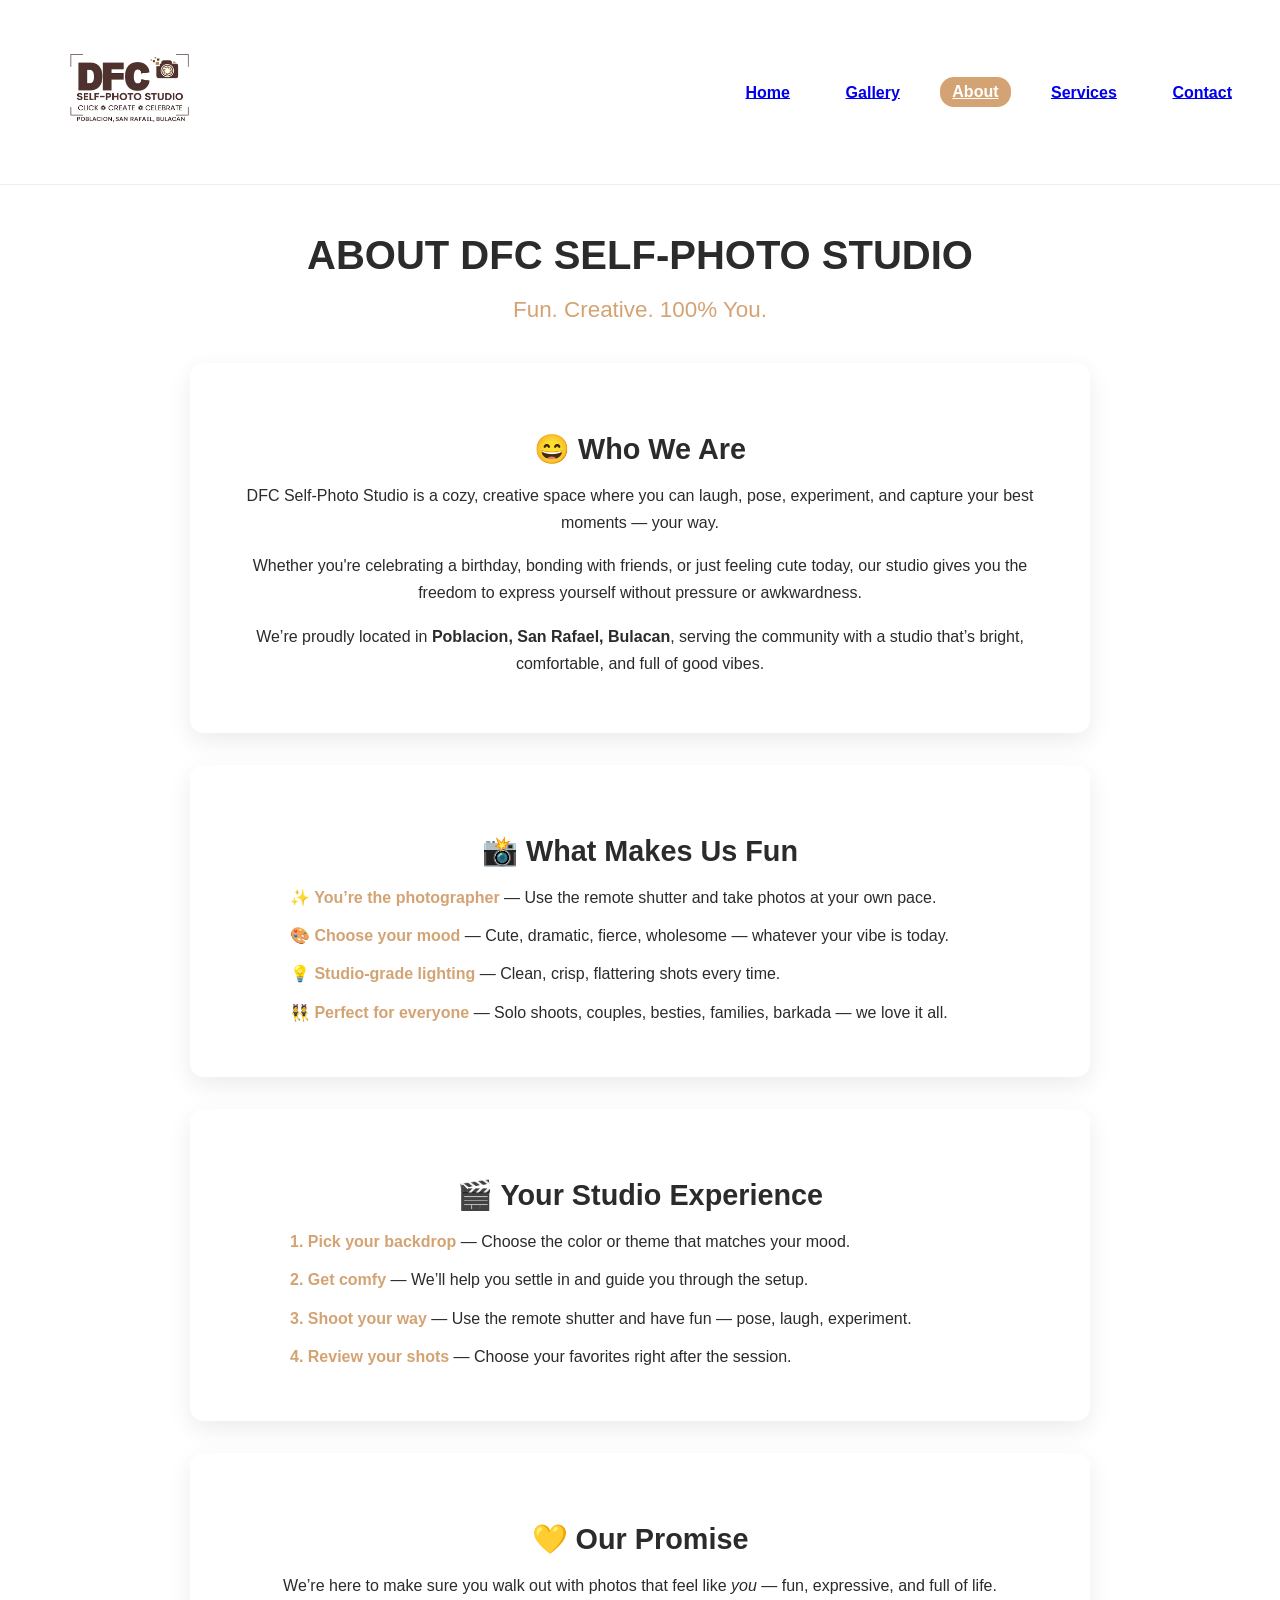
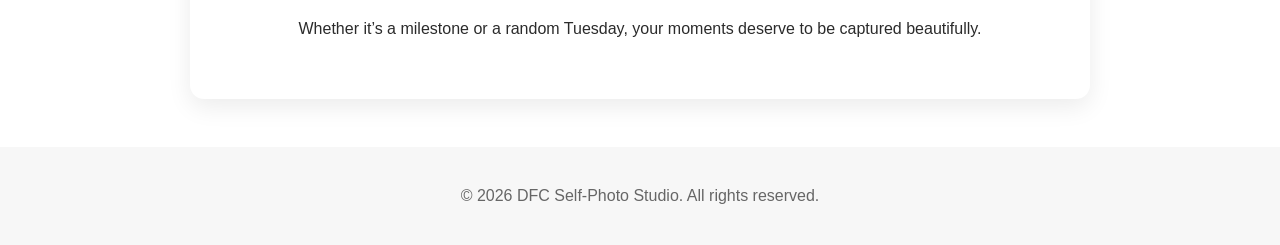
==== commit 6c29eb33: "about page rev2" ====
--- a/about.html
+++ b/about.html
@@ -7,37 +7,43 @@
   <link rel="stylesheet" href="assets/styles.css">
 
   <style>
-    .about-container {
+    .about-wrapper {
       max-width: 900px;
       margin: 3rem auto;
       padding: 0 1rem;
       text-align: center;
-      line-height: 1.7;
     }
 
-    .about-container h1 {
+    .about-wrapper h1 {
       font-size: 2.5rem;
       margin-bottom: 0.5rem;
     }
 
-    .about-container h2 {
+    .about-wrapper h2 {
       font-size: 1.4rem;
       font-weight: 400;
       color: var(--gold);
       margin-bottom: 2.5rem;
     }
 
-    .about-section {
-      margin-bottom: 3rem;
+    /* CARD STYLE SECTIONS */
+    .about-card {
+      background: #fff;
+      padding: 2.5rem;
+      margin-bottom: 2rem;
+      border-radius: var(--radius);
+      box-shadow: 0 8px 25px rgba(0,0,0,0.08);
+      text-align: center;
     }
 
-    .about-section h3 {
+    .about-card h3 {
       font-size: 1.8rem;
       margin-bottom: 1rem;
     }
 
-    .about-section p {
+    .about-card p {
       margin-bottom: 1rem;
+      line-height: 1.7;
     }
 
     .about-list {
@@ -55,7 +61,7 @@
       color: var(--gold);
     }
 
-    /* Optional small photo strip placeholder */
+    /* Optional photo strip */
     .photo-strip {
       display: flex;
       justify-content: center;
@@ -86,13 +92,13 @@
   </nav>
 </header>
 
-<div class="about-container">
+<div class="about-wrapper">
 
   <h1>ABOUT DFC SELF‑PHOTO STUDIO</h1>
   <h2>Fun. Creative. 100% You.</h2>
 
-  <!-- WHO WE ARE -->
-  <div class="about-section">
+  <!-- CARD 1: WHO WE ARE -->
+  <div class="about-card">
     <h3>😄 Who We Are</h3>
     <p>
       DFC Self‑Photo Studio is a cozy, creative space where you can laugh, pose, experiment,
@@ -108,8 +114,8 @@
     </p>
   </div>
 
-  <!-- WHAT MAKES US FUN -->
-  <div class="about-section">
+  <!-- CARD 2: WHAT MAKES US FUN -->
+  <div class="about-card">
     <h3>📸 What Makes Us Fun</h3>
 
     <div class="about-list">
@@ -120,8 +126,8 @@
     </div>
   </div>
 
-  <!-- EXPERIENCE -->
-  <div class="about-section">
+  <!-- CARD 3: EXPERIENCE -->
+  <div class="about-card">
     <h3>🎬 Your Studio Experience</h3>
 
     <div class="about-list">
@@ -133,7 +139,6 @@
   </div>
 
   <!-- OPTIONAL PHOTO STRIP -->
-  <!-- Replace images when ready -->
   <!--
   <div class="photo-strip">
     <img src="assets/images/gallery1.jpg">
@@ -142,8 +147,8 @@
   </div>
   -->
 
-  <!-- PROMISE -->
-  <div class="about-section">
+  <!-- CARD 4: PROMISE -->
+  <div class="about-card">
     <h3>💛 Our Promise</h3>
     <p>
       We’re here to make sure you walk out with photos that feel like <em>you</em> —
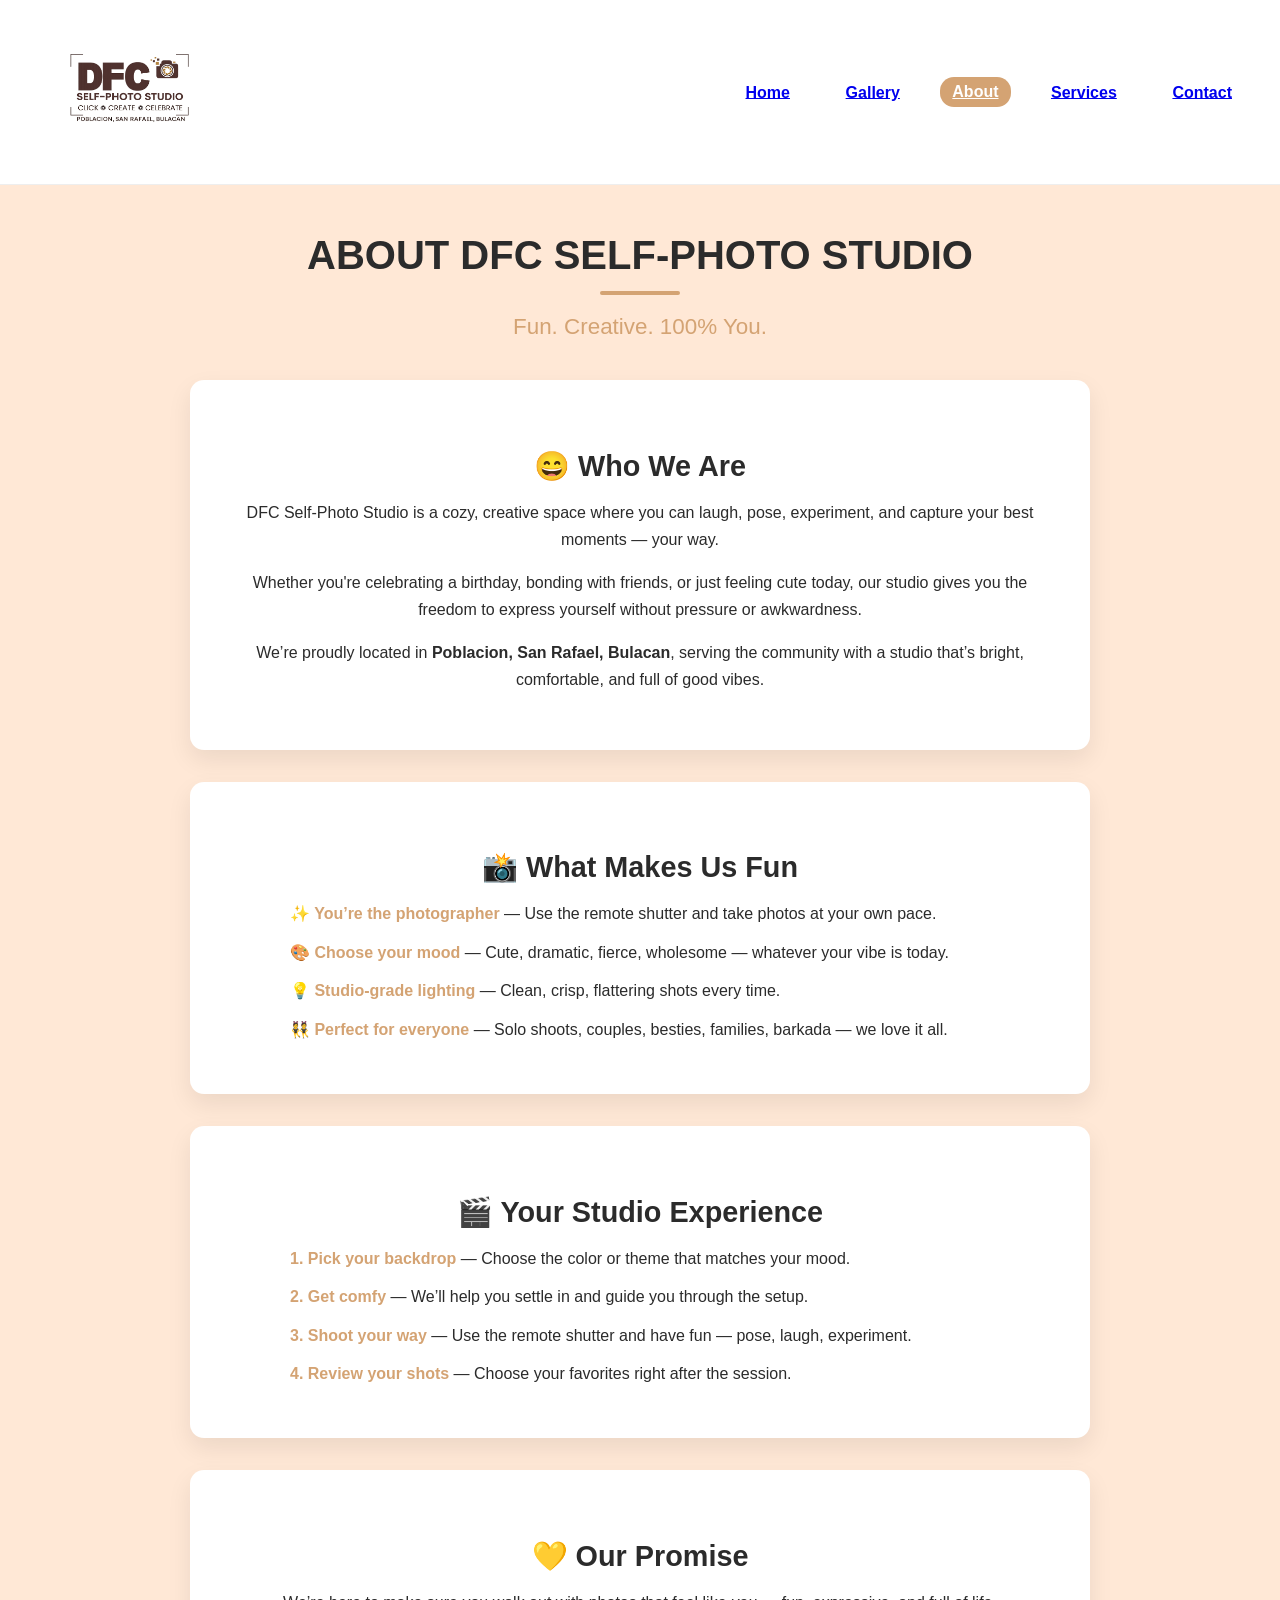
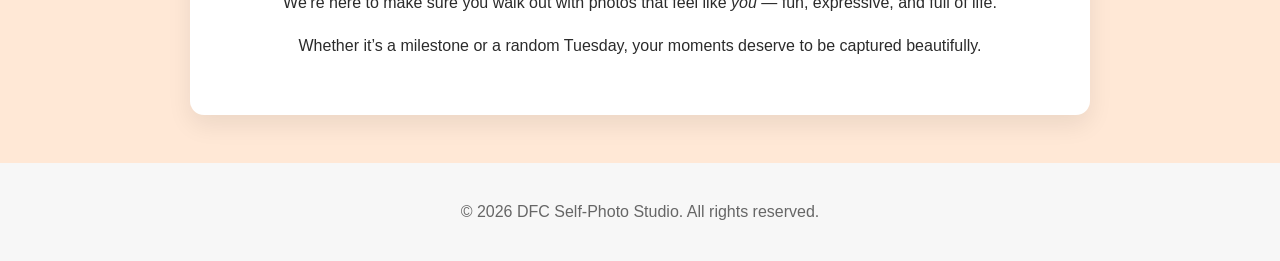
==== commit a3be866d: "about page rev3" ====
--- a/about.html
+++ b/about.html
@@ -7,6 +7,12 @@
   <link rel="stylesheet" href="assets/styles.css">
 
   <style>
+    /* PAGE BACKGROUND */
+    body {
+      background: var(--peach);
+    }
+
+    /* WRAPPER */
     .about-wrapper {
       max-width: 900px;
       margin: 3rem auto;
@@ -17,6 +23,18 @@
     .about-wrapper h1 {
       font-size: 2.5rem;
       margin-bottom: 0.5rem;
+      position: relative;
+    }
+
+    /* GOLD ACCENT UNDER TITLE */
+    .about-wrapper h1::after {
+      content: "";
+      display: block;
+      width: 80px;
+      height: 4px;
+      background: var(--gold);
+      margin: 0.8rem auto 0;
+      border-radius: 2px;
     }
 
     .about-wrapper h2 {
@@ -26,14 +44,20 @@
       margin-bottom: 2.5rem;
     }
 
-    /* CARD STYLE SECTIONS */
+    /* CARD STYLE */
     .about-card {
-      background: #fff;
+      background: var(--white);
       padding: 2.5rem;
       margin-bottom: 2rem;
       border-radius: var(--radius);
-      box-shadow: 0 8px 25px rgba(0,0,0,0.08);
+      box-shadow: var(--shadow);
       text-align: center;
+      transition: transform 0.25s ease, box-shadow 0.25s ease;
+    }
+
+    .about-card:hover {
+      transform: translateY(-6px);
+      box-shadow: 0 14px 35px rgba(0,0,0,0.12);
     }
 
     .about-card h3 {
@@ -46,6 +70,7 @@
       line-height: 1.7;
     }
 
+    /* LIST INSIDE CARDS */
     .about-list {
       text-align: left;
       max-width: 700px;
@@ -61,7 +86,7 @@
       color: var(--gold);
     }
 
-    /* Optional photo strip */
+    /* OPTIONAL PHOTO STRIP */
     .photo-strip {
       display: flex;
       justify-content: center;
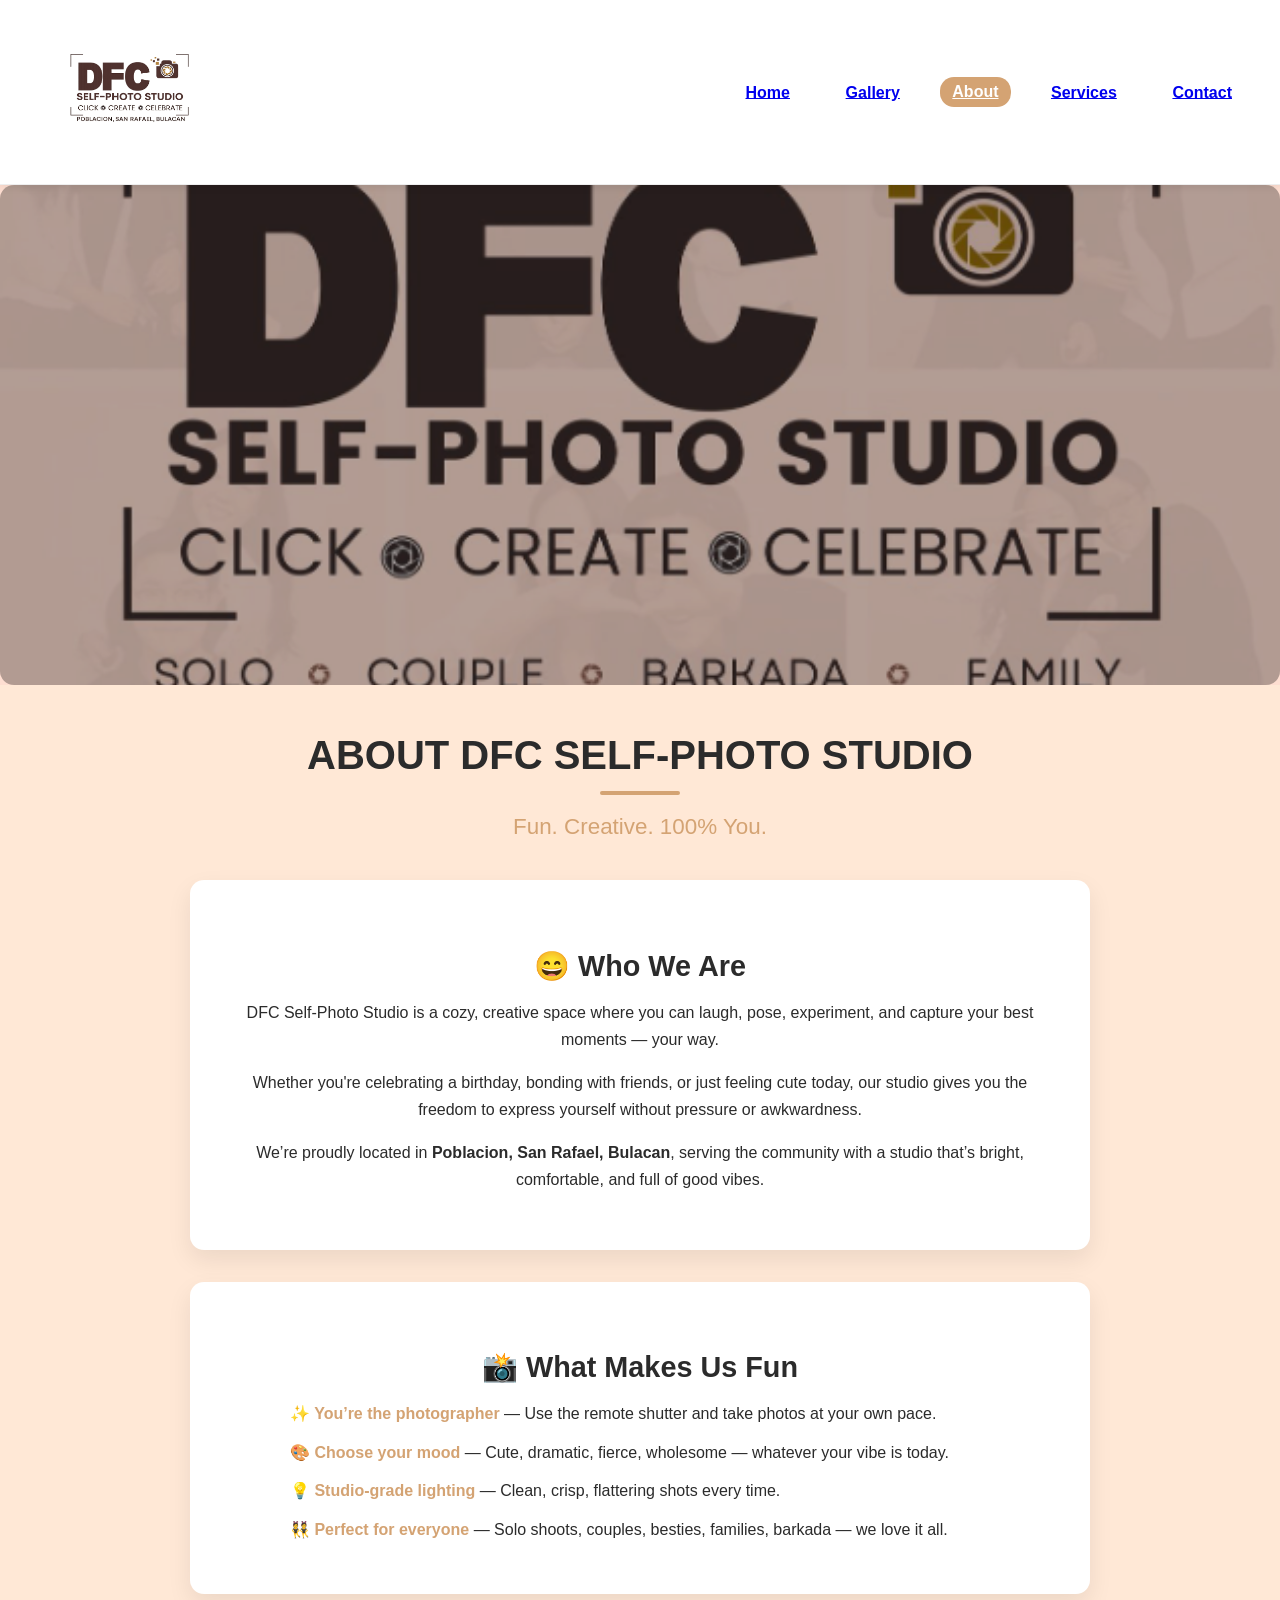
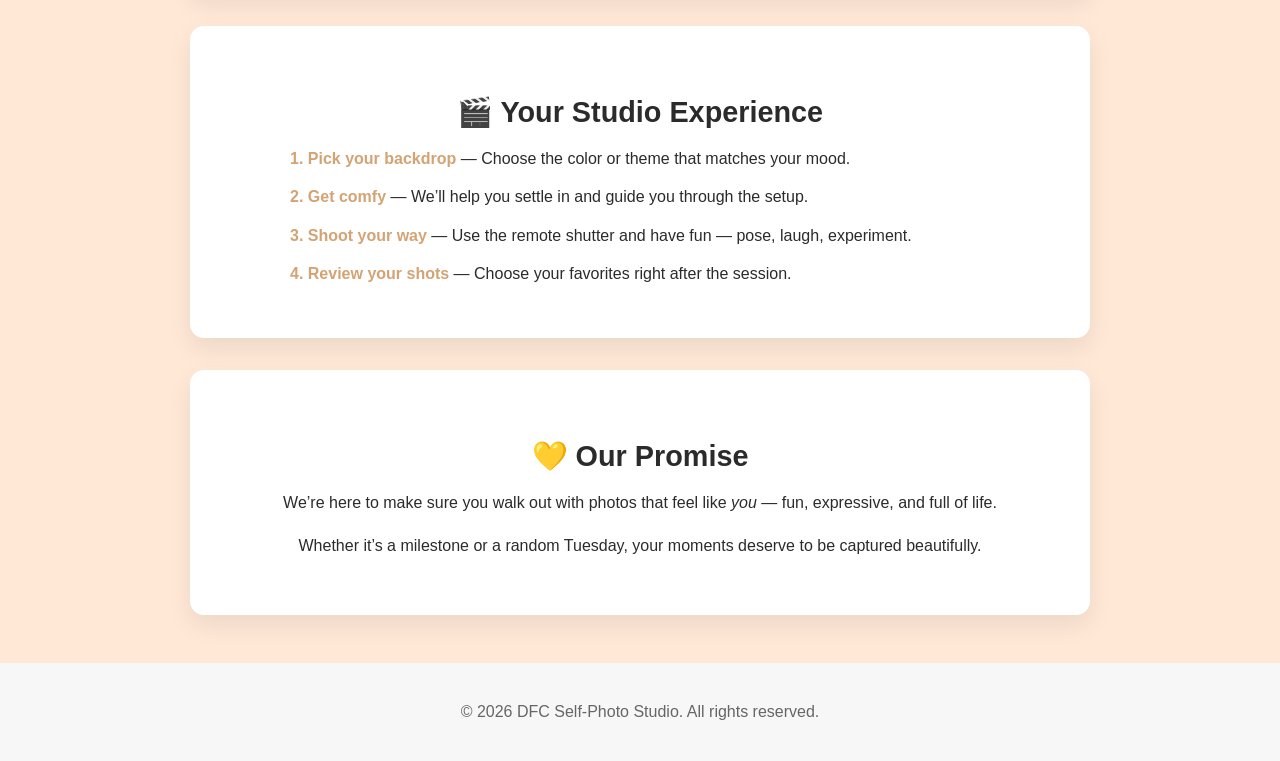
==== commit 526d9464: "about-hero1" ====
--- a/about.html
+++ b/about.html
@@ -117,6 +117,15 @@
   </nav>
 </header>
 
+<!-- HERO SECTION -->
+<section class="hero-section about-hero">
+  <div class="hero-overlay">
+    <!-- Optional text overlay -->
+    <!-- <h1 class="hero-title">About Us</h1>
+    <p class="hero-subtitle">Get to know DFC Self-Photo Studio</p> -->
+  </div>
+</section>
+
 <div class="about-wrapper">
 
   <h1>ABOUT DFC SELF‑PHOTO STUDIO</h1>
--- a/assets/styles.css
+++ b/assets/styles.css
@@ -416,8 +416,9 @@
 
 @media (min-width: 769px) {
   .contact-form {
-    max-width: 450px;
-    margin: 0 auto;
+    width: 100%;
+    max-width: 500px; /* keeps it centered and not too wide */
+    margin: 0 auto;   /* centers the form inside the column */
     padding: 2rem;
     background: #fff;
     border-radius: var(--radius);
@@ -441,4 +442,95 @@
 .contact-form button {
   margin-top: 0.5rem;
   align-self: flex-start;
+}
+
+.full-image-hero {
+  background-size: contain !important;
+  background-repeat: no-repeat !important;
+  background-position: center !important;
+  height: 60vh; /* adjust as needed */
+}
+
+.services-hero {
+  display: grid;
+  grid-template-columns: 1fr 1fr;
+  align-items: center;
+  gap: 2rem;
+  padding: 4rem 2rem;
+  background: var(--peach);
+}
+
+.services-hero .hero-left img {
+  width: 100%;
+  height: auto;
+  border-radius: var(--radius);
+  box-shadow: var(--shadow);
+  object-fit: contain;
+}
+
+.services-hero .hero-right {
+  text-align: left;
+  padding-right: 2rem;
+}
+
+.services-hero .hero-right h1 {
+  font-size: 3rem;
+  margin-bottom: 1rem;
+}
+
+.services-hero .hero-right p {
+  font-size: 1.2rem;
+  line-height: 1.6;
+}
+
+.hero-section {
+  background-image: url('images/gallery-hero.jpg'); /* or .jpg */
+  background-size: cover;
+  background-position: center;
+  background-repeat: no-repeat;
+
+  /* NEW — matches homepage background */
+  background-color: var(--peach);
+
+  height: 500px;
+  position: relative;
+  display: flex;
+  align-items: center;
+  justify-content: center;
+}
+
+.hero-overlay {
+  text-align: center;
+  color: white;
+  background: rgba(0,0,0,0.3); /* Optional: soft overlay for readability */
+  padding: 2rem;
+  border-radius: var(--radius);
+}
+
+.hero-title {
+  font-size: 3rem;
+  margin-bottom: 0.5rem;
+  font-weight: bold;
+}
+
+.hero-subtitle {
+  font-size: 1.25rem;
+  opacity: 0.9;
+}
+
+.site-header {
+  box-shadow: 0 2px 8px rgba(0,0,0,0.08);
+}
+
+.about-hero {
+  background-image: url('images/about-hero.png'); /* or .jpg */
+  background-size: cover;
+  background-position: center;
+  background-repeat: no-repeat;
+  background-color: var(--peach);
+  height: 500px;
+  position: relative;
+  display: flex;
+  align-items: center;
+  justify-content: center;
 }
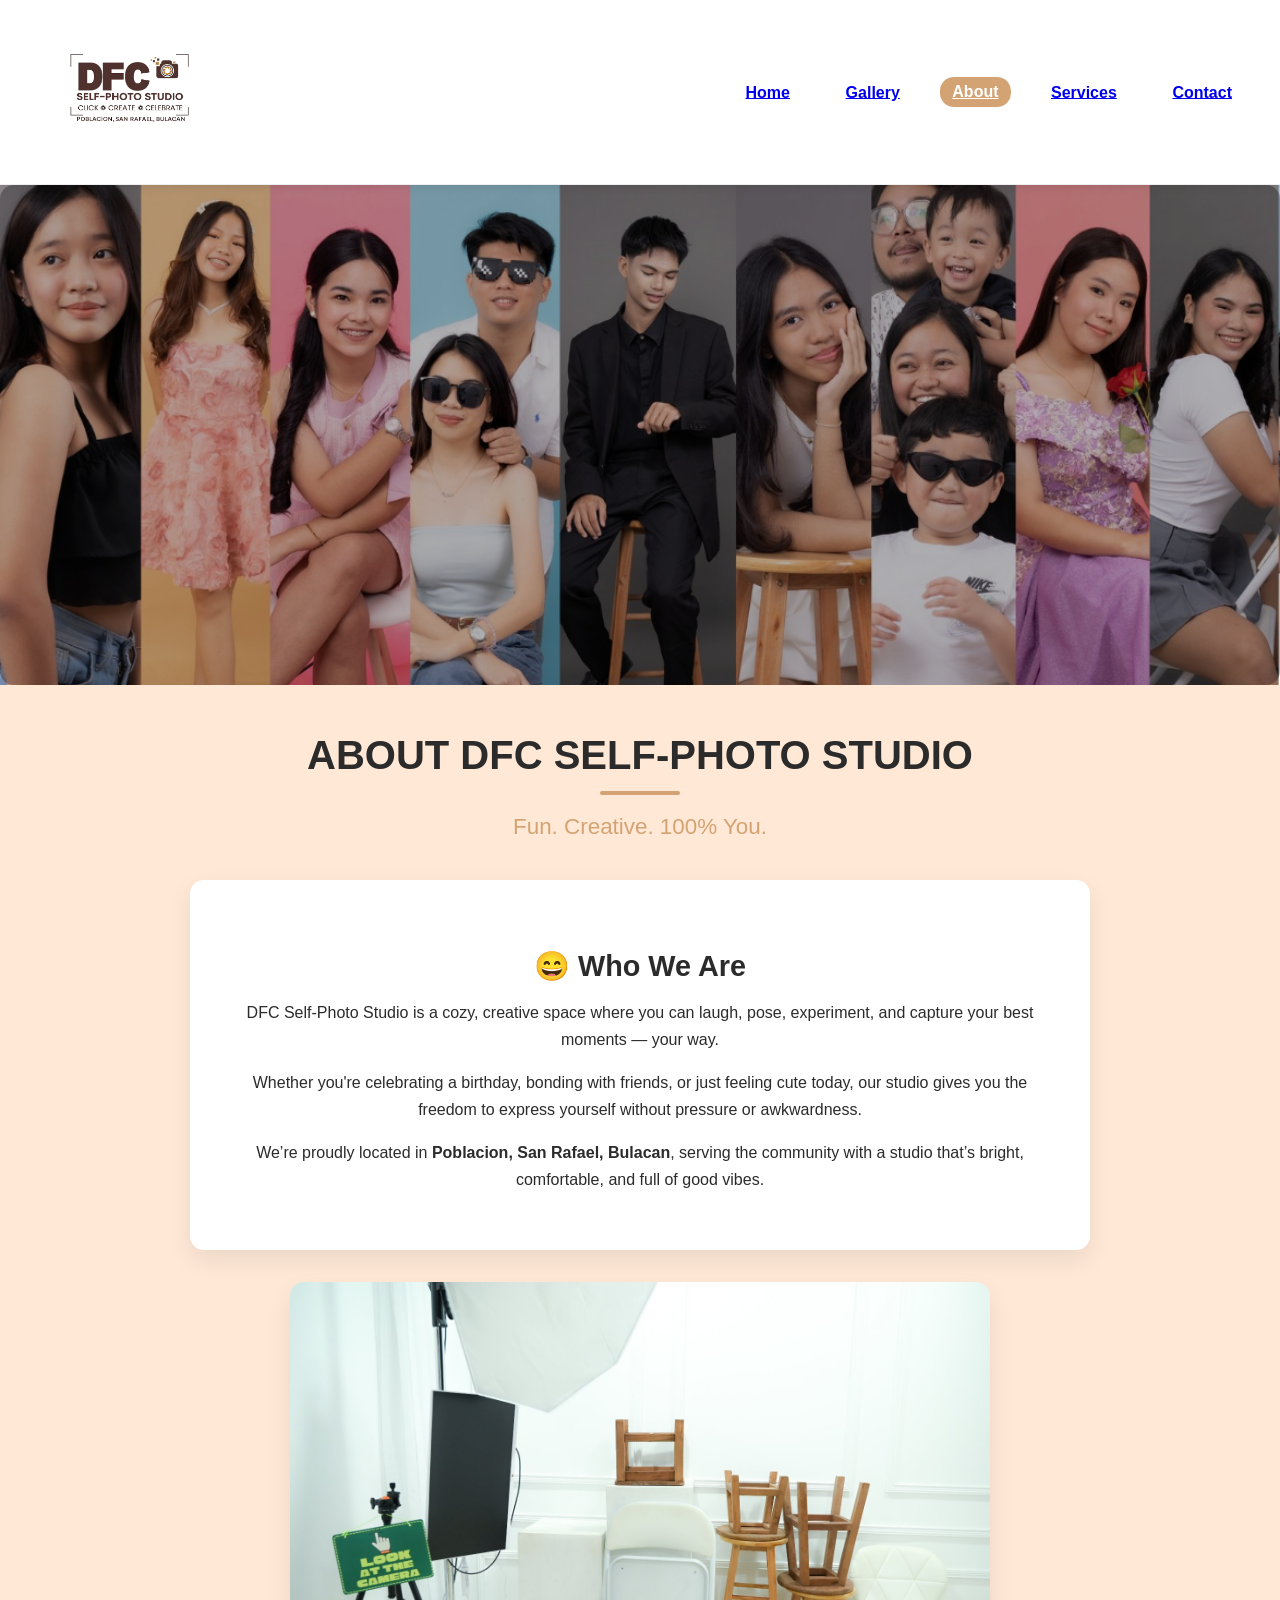
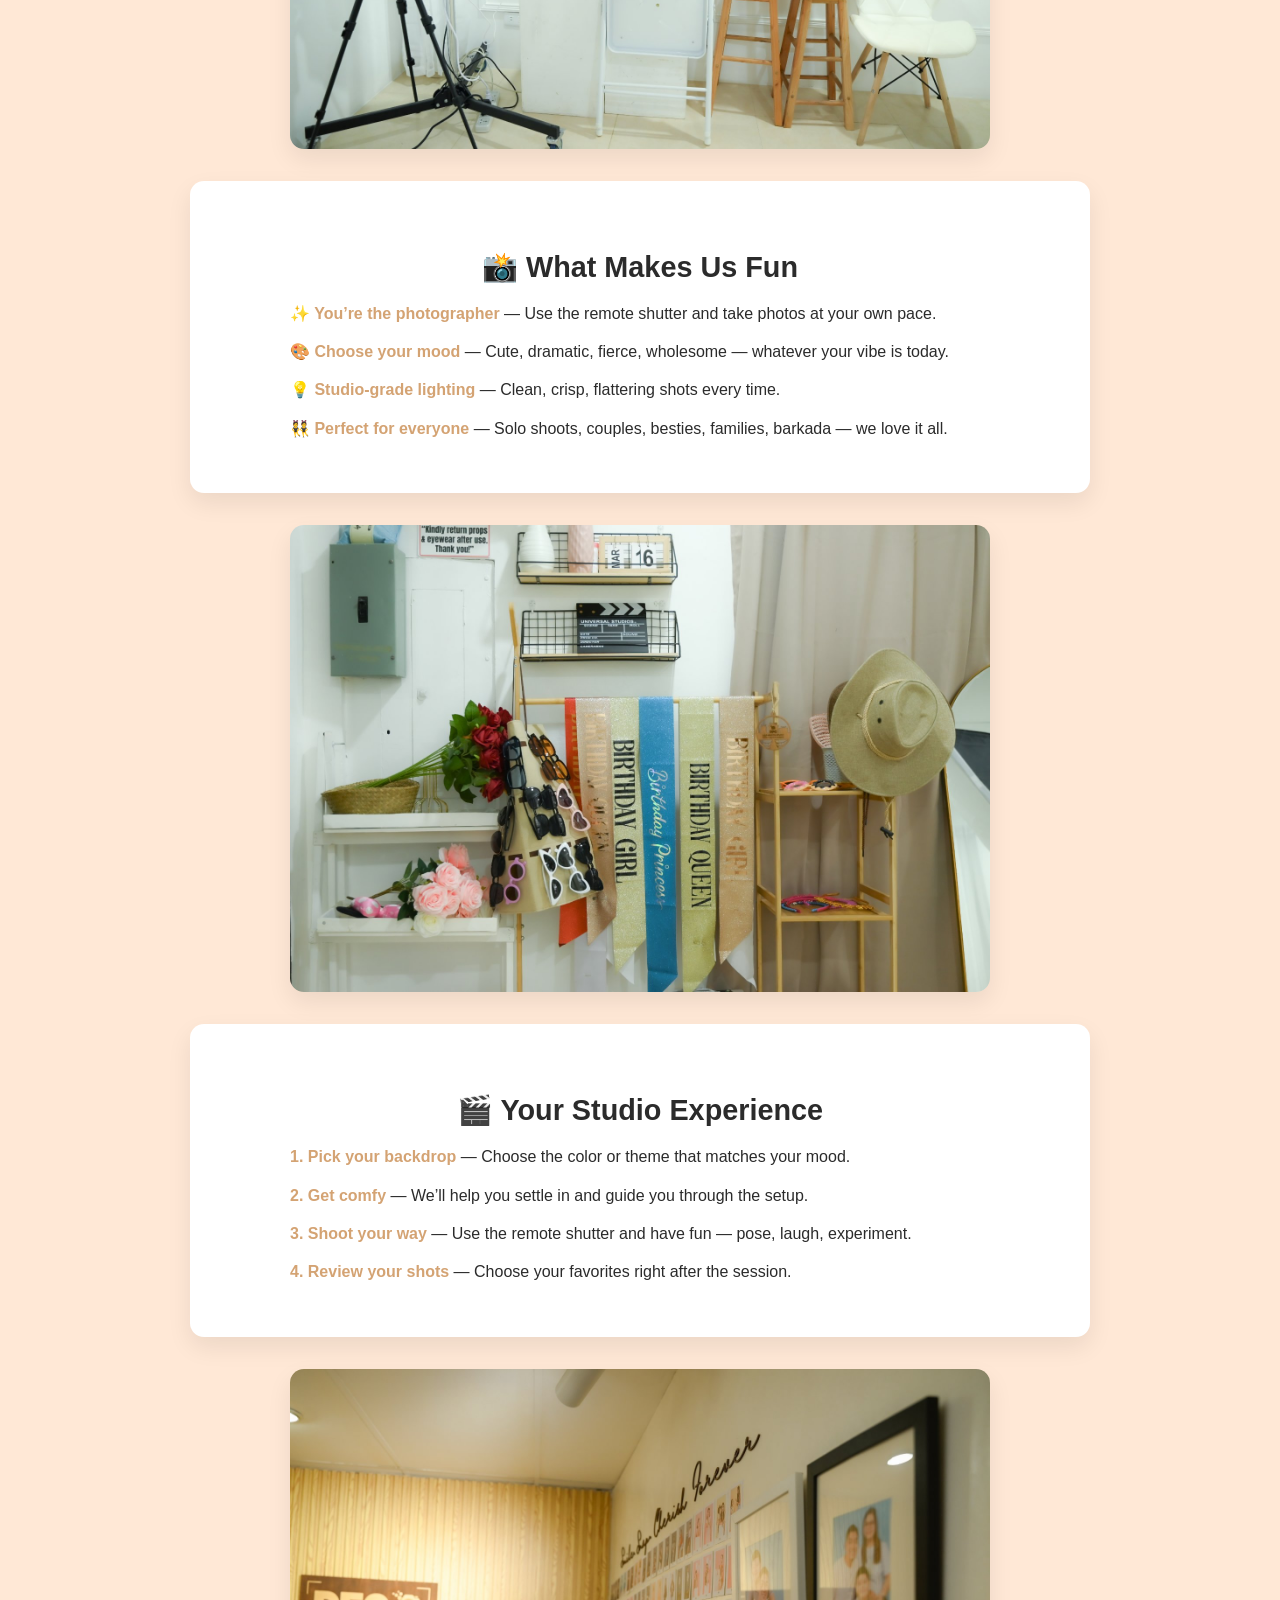
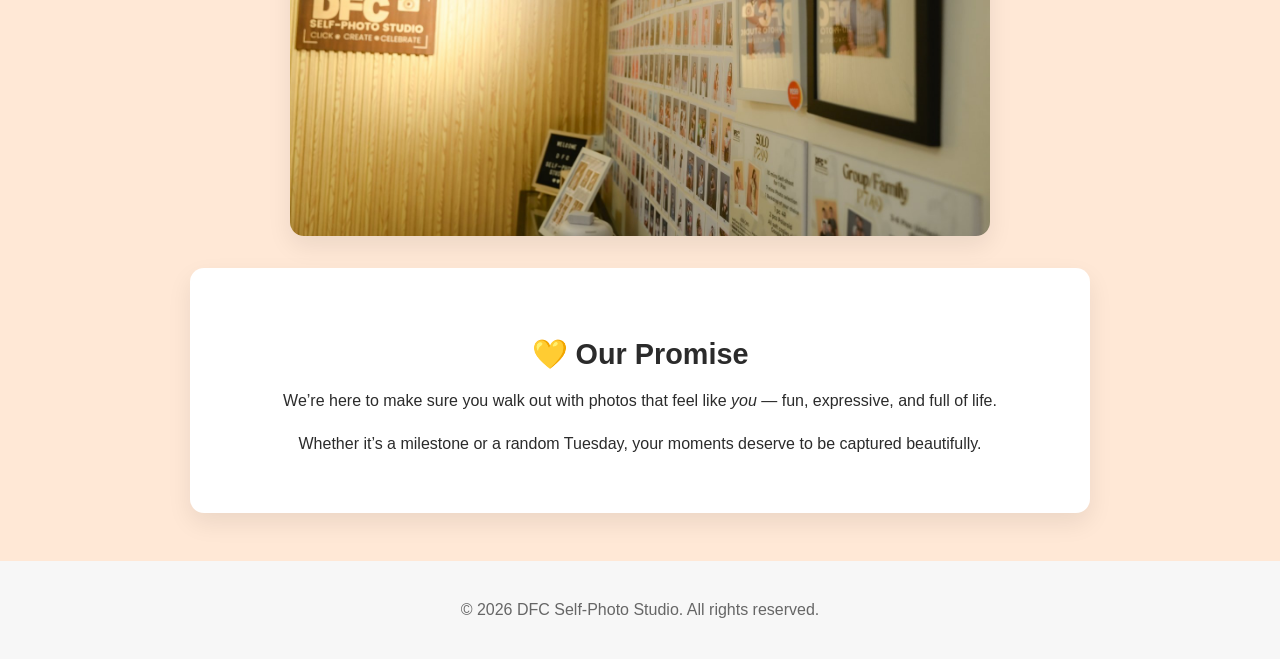
==== commit 761ef6bc: "photo for about page" ====
--- a/about.html
+++ b/about.html
@@ -7,12 +7,10 @@
   <link rel="stylesheet" href="assets/styles.css">
 
   <style>
-    /* PAGE BACKGROUND */
     body {
       background: var(--peach);
     }
 
-    /* WRAPPER */
     .about-wrapper {
       max-width: 900px;
       margin: 3rem auto;
@@ -26,7 +24,6 @@
       position: relative;
     }
 
-    /* GOLD ACCENT UNDER TITLE */
     .about-wrapper h1::after {
       content: "";
       display: block;
@@ -44,7 +41,6 @@
       margin-bottom: 2.5rem;
     }
 
-    /* CARD STYLE */
     .about-card {
       background: var(--white);
       padding: 2.5rem;
@@ -70,7 +66,6 @@
       line-height: 1.7;
     }
 
-    /* LIST INSIDE CARDS */
     .about-list {
       text-align: left;
       max-width: 700px;
@@ -86,18 +81,15 @@
       color: var(--gold);
     }
 
-    /* OPTIONAL PHOTO STRIP */
-    .photo-strip {
-      display: flex;
-      justify-content: center;
-      gap: 10px;
-      margin: 2rem 0;
-    }
-
-    .photo-strip img {
-      width: 30%;
+    /* SINGLE PHOTO BREAK SECTIONS */
+    .about-photo {
+      width: 100%;
+      max-width: 700px;
+      margin: 2rem auto;
       border-radius: var(--radius);
+      display: block;
       object-fit: cover;
+      box-shadow: var(--shadow);
     }
   </style>
 </head>
@@ -117,13 +109,9 @@
   </nav>
 </header>
 
-<!-- HERO SECTION -->
+<!-- HERO -->
 <section class="hero-section about-hero">
-  <div class="hero-overlay">
-    <!-- Optional text overlay -->
-    <!-- <h1 class="hero-title">About Us</h1>
-    <p class="hero-subtitle">Get to know DFC Self-Photo Studio</p> -->
-  </div>
+  <div class="hero-overlay"></div>
 </section>
 
 <div class="about-wrapper">
@@ -131,27 +119,20 @@
   <h1>ABOUT DFC SELF‑PHOTO STUDIO</h1>
   <h2>Fun. Creative. 100% You.</h2>
 
-  <!-- CARD 1: WHO WE ARE -->
+  <!-- CARD 1 -->
   <div class="about-card">
     <h3>😄 Who We Are</h3>
-    <p>
-      DFC Self‑Photo Studio is a cozy, creative space where you can laugh, pose, experiment,
-      and capture your best moments — your way.
-    </p>
-    <p>
-      Whether you're celebrating a birthday, bonding with friends, or just feeling cute today,
-      our studio gives you the freedom to express yourself without pressure or awkwardness.
-    </p>
-    <p>
-      We’re proudly located in <strong>Poblacion, San Rafael, Bulacan</strong>, serving the community
-      with a studio that’s bright, comfortable, and full of good vibes.
-    </p>
+    <p>DFC Self‑Photo Studio is a cozy, creative space where you can laugh, pose, experiment, and capture your best moments — your way.</p>
+    <p>Whether you're celebrating a birthday, bonding with friends, or just feeling cute today, our studio gives you the freedom to express yourself without pressure or awkwardness.</p>
+    <p>We’re proudly located in <strong>Poblacion, San Rafael, Bulacan</strong>, serving the community with a studio that’s bright, comfortable, and full of good vibes.</p>
   </div>
 
-  <!-- CARD 2: WHAT MAKES US FUN -->
+  <!-- PHOTO BREAK 1 -->
+  <img src="assets/images/studiophoto1.jpg" class="about-photo" alt="Studio Setup">
+
+  <!-- CARD 2 -->
   <div class="about-card">
     <h3>📸 What Makes Us Fun</h3>
-
     <div class="about-list">
       <p><span>✨ You’re the photographer</span> — Use the remote shutter and take photos at your own pace.</p>
       <p><span>🎨 Choose your mood</span> — Cute, dramatic, fierce, wholesome — whatever your vibe is today.</p>
@@ -160,10 +141,12 @@
     </div>
   </div>
 
-  <!-- CARD 3: EXPERIENCE -->
+  <!-- PHOTO BREAK 2 -->
+  <img src="assets/images/studiophoto2.jpg" class="about-photo" alt="Props and Accessories">
+
+  <!-- CARD 3 -->
   <div class="about-card">
     <h3>🎬 Your Studio Experience</h3>
-
     <div class="about-list">
       <p><span>1. Pick your backdrop</span> — Choose the color or theme that matches your mood.</p>
       <p><span>2. Get comfy</span> — We’ll help you settle in and guide you through the setup.</p>
@@ -172,25 +155,14 @@
     </div>
   </div>
 
-  <!-- OPTIONAL PHOTO STRIP -->
-  <!--
-  <div class="photo-strip">
-    <img src="assets/images/gallery1.jpg">
-    <img src="assets/images/gallery2.jpg">
-    <img src="assets/images/gallery3.jpg">
-  </div>
-  -->
+  <!-- PHOTO BREAK 3 -->
+  <img src="assets/images/studiophoto3.jpg" class="about-photo" alt="Studio Photo Wall">
 
-  <!-- CARD 4: PROMISE -->
+  <!-- CARD 4 -->
   <div class="about-card">
     <h3>💛 Our Promise</h3>
-    <p>
-      We’re here to make sure you walk out with photos that feel like <em>you</em> —
-      fun, expressive, and full of life.
-    </p>
-    <p>
-      Whether it’s a milestone or a random Tuesday, your moments deserve to be captured beautifully.
-    </p>
+    <p>We’re here to make sure you walk out with photos that feel like <em>you</em> — fun, expressive, and full of life.</p>
+    <p>Whether it’s a milestone or a random Tuesday, your moments deserve to be captured beautifully.</p>
   </div>
 
 </div>
@@ -204,4 +176,4 @@
 </script>
 
 </body>
-</html>+</html>
--- a/assets/styles.css
+++ b/assets/styles.css
@@ -42,6 +42,7 @@
   position: sticky;
   top: 0;
   z-index: 10;
+  box-shadow: 0 2px 8px rgba(0,0,0,0.08);
 }
 
 .dfc-logo img {
@@ -113,12 +114,10 @@
     width: 100%;
   }
 
-  /* Show menu when active */
   .nav.active {
     display: flex;
   }
 
-  /* Hamburger icon */
   .hamburger {
     display: flex;
     flex-direction: column;
@@ -134,7 +133,6 @@
     transition: 0.3s;
   }
 
-  /* Animate hamburger to X */
   .hamburger.active span:nth-child(1) {
     transform: rotate(45deg) translate(5px, 5px);
   }
@@ -149,12 +147,12 @@
 }
 
 /* ------------------------------
-   HERO (FIXED)
+   HERO (HOMEPAGE)
 ------------------------------ */
 .hero {
   min-height: 90vh;
   width: 100%;
-  background-image: url("images/dfchero.png");
+  background-image: url("assets/images/dfchero.png");
   background-size: cover;
   background-position: center;
   background-repeat: no-repeat;
@@ -164,9 +162,7 @@
   justify-content: center;
   z-index: 1;
 }
-.hero {
-  outline: 3px solid red;
-}
+
 .hero-overlay {
   position: absolute;
   inset: 0;
@@ -192,338 +188,9 @@
 }
 
 /* ------------------------------
-   BUTTONS
------------------------------- */
-.btn-primary {
-  background: var(--gold);
-  color: var(--white);
-  padding: 0.8rem 1.6rem;
-  border-radius: 999px;
-  text-decoration: none;
-  font-weight: 600;
-  box-shadow: var(--shadow);
-}
-
-.btn-secondary {
-  background: var(--white);
-  color: var(--gold);
-  padding: 0.8rem 1.6rem;
-  border-radius: 999px;
-  text-decoration: none;
-  font-weight: 600;
-  border: 2px solid var(--gold);
-}
-
-/* ------------------------------
-   SECTIONS
------------------------------- */
-.section {
-  padding: 4rem 2rem;
-  text-align: center;
-}
-
-.section.light {
-  background: var(--white);
-}
-
-.section.peach {
-  background: var(--peach);
-}
-
-.section.peach .btn-secondary {
-  margin-top: 1.5rem;
-  display: inline-block;
-}
-
-.section-title {
-  font-size: 2rem;
-  margin-bottom: 0.5rem;
-}
-
-.section-subtitle {
-  color: var(--muted);
-  margin-bottom: 2rem;
-}
-
-/* ------------------------------
-   FEATURES
------------------------------- */
-.feature-grid {
-  display: grid;
-  grid-template-columns: repeat(auto-fit, minmax(260px, 1fr));
-  gap: 2rem;
-}
-
-.feature-card {
-  background: var(--white);
-  padding: 1rem;
-  border-radius: var(--radius);
-  box-shadow: var(--shadow);
-  text-align: left;
-}
-
-.feature-card img {
-  height: 260px;
-  object-fit: cover;
-  border-radius: var(--radius);
-}
-
-.feature-card {
-  overflow: hidden;
-  transition: transform 0.3s ease;
-}
-
-.feature-card img {
-  transition: transform 0.4s ease;
-}
-
-.feature-card:hover img {
-  transform: scale(1.08);
-}
-
-.feature-card:hover {
-  transform: translateY(-6px);
-}
-
-.feature-card h3 {
-  margin-top: 1rem;
-}
-
-/* ------------------------------
-   GALLERY PREVIEW
------------------------------- */
-.gallery-preview {
-  display: grid;
-  grid-template-columns: repeat(auto-fit, minmax(200px, 1fr));
-  gap: 1.5rem;
-  justify-items: center;
-  margin-bottom: 2.5rem; /* pushes button down */
-}
-
-.gallery-preview img {
-  width: 100%;
-  max-width: 220px;
-  height: 160px;
-  object-fit: cover;
-  border-radius: var(--radius);
-  cursor: pointer;
-  transition: transform 0.3s ease;
-}
-
-.gallery-preview img:hover {
-  transform: scale(1.05);
-}
-
-/* ------------------------------
-   GALLERY PAGE MASONRY GRID
------------------------------- */
-.gallery-grid {
-  columns: 4;
-  column-gap: 1.2rem;
-  padding: 1rem 0;
-}
-
-.gallery-grid img {
-  width: 100%;
-  margin-bottom: 1.2rem;
-  border-radius: var(--radius);
-  display: block;
-  break-inside: avoid;
-  cursor: pointer;
-  transition: transform 0.3s ease;
-}
-
-.gallery-grid img:hover {
-  transform: scale(1.03);
-}
-
-/* Responsive */
-@media (max-width: 1024px) {
-  .gallery-grid {
-    columns: 3;
-  }
-}
-
-@media (max-width: 768px) {
-  .gallery-grid {
-    columns: 2;
-  }
-}
-
-@media (max-width: 480px) {
-  .gallery-grid {
-    columns: 1;
-  }
-}
-
-/* ------------------------------
-   CTA
------------------------------- */
-.cta {
-  padding: 4rem 2rem;
-  background: var(--gold);
-  color: var(--white);
-  text-align: center;
-}
-
-.cta h2 {
-  margin-bottom: 1.5rem;
-}
-
-/* ------------------------------
-   FOOTER
------------------------------- */
-.site-footer {
-  text-align: center;
-  padding: 1.5rem;
-  background: var(--gray);
-  color: var(--muted);
-}
-/* ------------------------------
-   LIGHTBOX
------------------------------- */
-.lightbox {
-  position: fixed;
-  inset: 0;
-  background: rgba(0,0,0,0.85);
-  display: none;
-  align-items: center;
-  justify-content: center;
-  z-index: 9999;
-}
-
-.lightbox img {
-  max-width: 90%;
-  max-height: 90%;
-  border-radius: 10px;
-  box-shadow: 0 0 20px rgba(255,255,255,0.2);
-}
-
-.close-btn {
-  position: absolute;
-  top: 30px;
-  right: 40px;
-  font-size: 3rem;
-  color: white;
-  cursor: pointer;
-  font-weight: bold;
-}
-.contact-form {
-  display: flex;
-  flex-direction: column;
-  gap: 1rem;
-}
-
-@media (min-width: 769px) {
-  .contact-form {
-    width: 100%;
-    max-width: 500px; /* keeps it centered and not too wide */
-    margin: 0 auto;   /* centers the form inside the column */
-    padding: 2rem;
-    background: #fff;
-    border-radius: var(--radius);
-    box-shadow: var(--shadow);
-  }
-}
-
-.contact-form label {
-  font-weight: 600;
-}
-
-.contact-form input,
-.contact-form textarea {
-  width: 100%;
-  padding: 0.8rem;
-  border-radius: var(--radius);
-  border: 1px solid #ccc;
-  font-size: 1rem;
-}
-
-.contact-form button {
-  margin-top: 0.5rem;
-  align-self: flex-start;
-}
-
-.full-image-hero {
-  background-size: contain !important;
-  background-repeat: no-repeat !important;
-  background-position: center !important;
-  height: 60vh; /* adjust as needed */
-}
-
-.services-hero {
-  display: grid;
-  grid-template-columns: 1fr 1fr;
-  align-items: center;
-  gap: 2rem;
-  padding: 4rem 2rem;
-  background: var(--peach);
-}
-
-.services-hero .hero-left img {
-  width: 100%;
-  height: auto;
-  border-radius: var(--radius);
-  box-shadow: var(--shadow);
-  object-fit: contain;
-}
-
-.services-hero .hero-right {
-  text-align: left;
-  padding-right: 2rem;
-}
-
-.services-hero .hero-right h1 {
-  font-size: 3rem;
-  margin-bottom: 1rem;
-}
-
-.services-hero .hero-right p {
-  font-size: 1.2rem;
-  line-height: 1.6;
-}
-
+   UNIVERSAL HERO LAYOUT (OTHER PAGES)
+------------------------------ */
 .hero-section {
-  background-image: url('images/gallery-hero.jpg'); /* or .jpg */
-  background-size: cover;
-  background-position: center;
-  background-repeat: no-repeat;
-
-  /* NEW — matches homepage background */
-  background-color: var(--peach);
-
-  height: 500px;
-  position: relative;
-  display: flex;
-  align-items: center;
-  justify-content: center;
-}
-
-.hero-overlay {
-  text-align: center;
-  color: white;
-  background: rgba(0,0,0,0.3); /* Optional: soft overlay for readability */
-  padding: 2rem;
-  border-radius: var(--radius);
-}
-
-.hero-title {
-  font-size: 3rem;
-  margin-bottom: 0.5rem;
-  font-weight: bold;
-}
-
-.hero-subtitle {
-  font-size: 1.25rem;
-  opacity: 0.9;
-}
-
-.site-header {
-  box-shadow: 0 2px 8px rgba(0,0,0,0.08);
-}
-
-.about-hero {
-  background-image: url('images/about-hero.png'); /* or .jpg */
   background-size: cover;
   background-position: center;
   background-repeat: no-repeat;
@@ -533,4 +200,357 @@
   display: flex;
   align-items: center;
   justify-content: center;
-}+}
+
+.hero-section .hero-overlay {
+  text-align: center;
+  color: white;
+  background: rgba(0,0,0,0.3);
+  padding: 2rem;
+  border-radius: var(--radius);
+}
+
+.hero-title {
+  font-size: 3rem;
+  margin-bottom: 0.5rem;
+  font-weight: bold;
+}
+
+.hero-subtitle {
+  font-size: 1.25rem;
+  opacity: 0.9;
+}
+
+/* ------------------------------
+   PAGE-SPECIFIC HERO IMAGES
+------------------------------ */
+
+/* GALLERY PAGE */
+.gallery-hero {
+  background-image: url('images/gallery-hero.jpg');
+}
+
+/* SERVICES PAGE */
+.services-hero {
+  background-image: url('images/services-hero.jpg');
+}
+
+/* ABOUT PAGE */
+.about-hero {
+  background-image: url('images/about-hero.png');
+}
+
+/* HOMEPAGE HERO */
+.hero {
+  background-image: url('images/dfchero.png');
+}
+
+
+/* ------------------------------
+   BUTTONS
+------------------------------ */
+.btn-primary {
+  background: var(--gold);
+  color: var(--white);
+  padding: 0.8rem 1.6rem;
+  border-radius: 999px;
+  text-decoration: none;
+  font-weight: 600;
+  box-shadow: var(--shadow);
+}
+
+.btn-secondary {
+  background: var(--white);
+  color: var(--gold);
+  padding: 0.8rem 1.6rem;
+  border-radius: 999px;
+  text-decoration: none;
+  font-weight: 600;
+  border: 2px solid var(--gold);
+}
+
+/* ------------------------------
+   SECTIONS
+------------------------------ */
+.section {
+  padding: 4rem 2rem;
+  text-align: center;
+}
+
+.section.light {
+  background: var(--white);
+}
+
+.section.peach {
+  background: var(--peach);
+}
+
+.section.peach .btn-secondary {
+  margin-top: 1.5rem;
+  display: inline-block;
+}
+
+.section-title {
+  font-size: 2rem;
+  margin-bottom: 0.5rem;
+}
+
+.section-subtitle {
+  color: var(--muted);
+  margin-bottom: 2rem;
+}
+
+/* ------------------------------
+   FEATURES
+------------------------------ */
+.feature-grid {
+  display: grid;
+  grid-template-columns: repeat(auto-fit, minmax(260px, 1fr));
+  gap: 2rem;
+}
+
+.feature-card {
+  background: var(--white);
+  padding: 1rem;
+  border-radius: var(--radius);
+  box-shadow: var(--shadow);
+  text-align: left;
+  overflow: hidden;
+  transition: transform 0.3s ease;
+}
+
+.feature-card img {
+  height: 260px;
+  object-fit: cover;
+  border-radius: var(--radius);
+  transition: transform 0.4s ease;
+}
+
+.feature-card:hover img {
+  transform: scale(1.08);
+}
+
+.feature-card:hover {
+  transform: translateY(-6px);
+}
+
+.feature-card h3 {
+  margin-top: 1rem;
+}
+
+/* ------------------------------
+   GALLERY PREVIEW (HOME)
+------------------------------ */
+.gallery-preview {
+  display: grid;
+  grid-template-columns: repeat(auto-fit, minmax(200px, 1fr));
+  gap: 1.5rem;
+  justify-items: center;
+  margin-bottom: 2.5rem;
+}
+
+.gallery-preview img {
+  width: 100%;
+  max-width: 220px;
+  height: 160px;
+  object-fit: cover;
+  border-radius: var(--radius);
+  cursor: pointer;
+  transition: transform 0.3s ease;
+}
+
+.gallery-preview img:hover {
+  transform: scale(1.05);
+}
+
+/* ------------------------------
+   GALLERY PAGE MASONRY GRID (if used)
+------------------------------ */
+.gallery-grid {
+  columns: 4;
+  column-gap: 1.2rem;
+  padding: 1rem 0;
+}
+
+.gallery-grid img {
+  width: 100%;
+  margin-bottom: 1.2rem;
+  border-radius: var(--radius);
+  display: block;
+  break-inside: avoid;
+  cursor: pointer;
+  transition: transform 0.3s ease;
+}
+
+.gallery-grid img:hover {
+  transform: scale(1.03);
+}
+
+@media (max-width: 1024px) {
+  .gallery-grid {
+    columns: 3;
+  }
+}
+
+@media (max-width: 768px) {
+  .gallery-grid {
+    columns: 2;
+  }
+}
+
+@media (max-width: 480px) {
+  .gallery-grid {
+    columns: 1;
+  }
+}
+
+/* ------------------------------
+   CTA
+------------------------------ */
+.cta {
+  padding: 4rem 2rem;
+  background: var(--gold);
+  color: var(--white);
+  text-align: center;
+}
+
+.cta h2 {
+  margin-bottom: 1.5rem;
+}
+
+/* ------------------------------
+   FOOTER
+------------------------------ */
+.site-footer {
+  text-align: center;
+  padding: 1.5rem;
+  background: var(--gray);
+  color: var(--muted);
+}
+
+/* ------------------------------
+   LIGHTBOX (GLOBAL)
+------------------------------ */
+.lightbox {
+  position: fixed;
+  inset: 0;
+  background: rgba(0,0,0,0.85);
+  display: none;
+  align-items: center;
+  justify-content: center;
+  z-index: 9999;
+}
+
+.lightbox img {
+  max-width: 90%;
+  max-height: 90%;
+  border-radius: 10px;
+  box-shadow: 0 0 20px rgba(255,255,255,0.2);
+}
+
+.close-btn {
+  position: absolute;
+  top: 30px;
+  right: 40px;
+  font-size: 3rem;
+  color: white;
+  cursor: pointer;
+  font-weight: bold;
+}
+
+/* ------------------------------
+   CONTACT FORM
+------------------------------ */
+.contact-form {
+  display: flex;
+  flex-direction: column;
+  gap: 1rem;
+}
+
+@media (min-width: 769px) {
+  .contact-form {
+    width: 100%;
+    max-width: 500px;
+    margin: 0 auto;
+    padding: 2rem;
+    background: #fff;
+    border-radius: var(--radius);
+    box-shadow: var(--shadow);
+  }
+}
+
+.contact-form label {
+  font-weight: 600;
+}
+
+.contact-form input,
+.contact-form textarea {
+  width: 100%;
+  padding: 0.8rem;
+  border-radius: var(--radius);
+  border: 1px solid #ccc;
+  font-size: 1rem;
+}
+
+.contact-form button {
+  margin-top: 0.5rem;
+  align-self: flex-start;
+}
+
+/* ------------------------------
+   CONTACT TWO-COLUMN LAYOUT
+------------------------------ */
+.two-column {
+  display: grid;
+  grid-template-columns: 1fr 1fr;
+  gap: 3rem;
+  align-items: start;
+}
+
+.two-column > div {
+  padding: 0 1rem;
+}
+
+@media (max-width: 768px) {
+  .two-column {
+    grid-template-columns: 1fr;
+    gap: 2rem;
+  }
+
+  .two-column > div {
+    padding: 0;
+  }
+}
+
+/* ------------------------------
+   BACK TO TOP BUTTON (if used)
+------------------------------ */
+#backToTop {
+  position: fixed;
+  bottom: 25px;
+  right: 25px;
+  width: 45px;
+  height: 45px;
+  border-radius: 50%;
+  background: var(--gold);
+  color: white;
+  border: none;
+  font-size: 1.5rem;
+  cursor: pointer;
+  display: none;
+  align-items: center;
+  justify-content: center;
+  box-shadow: 0 6px 18px rgba(0,0,0,0.25);
+  transition: 0.3s ease;
+  z-index: 999;
+}
+
+#backToTop:hover {
+  transform: scale(1.1);
+  box-shadow: 0 8px 25px rgba(0,0,0,0.35);
+}
+
+.services-hero .hero-overlay {
+  background: rgba(0,0,0,0.3) !important;
+}
+
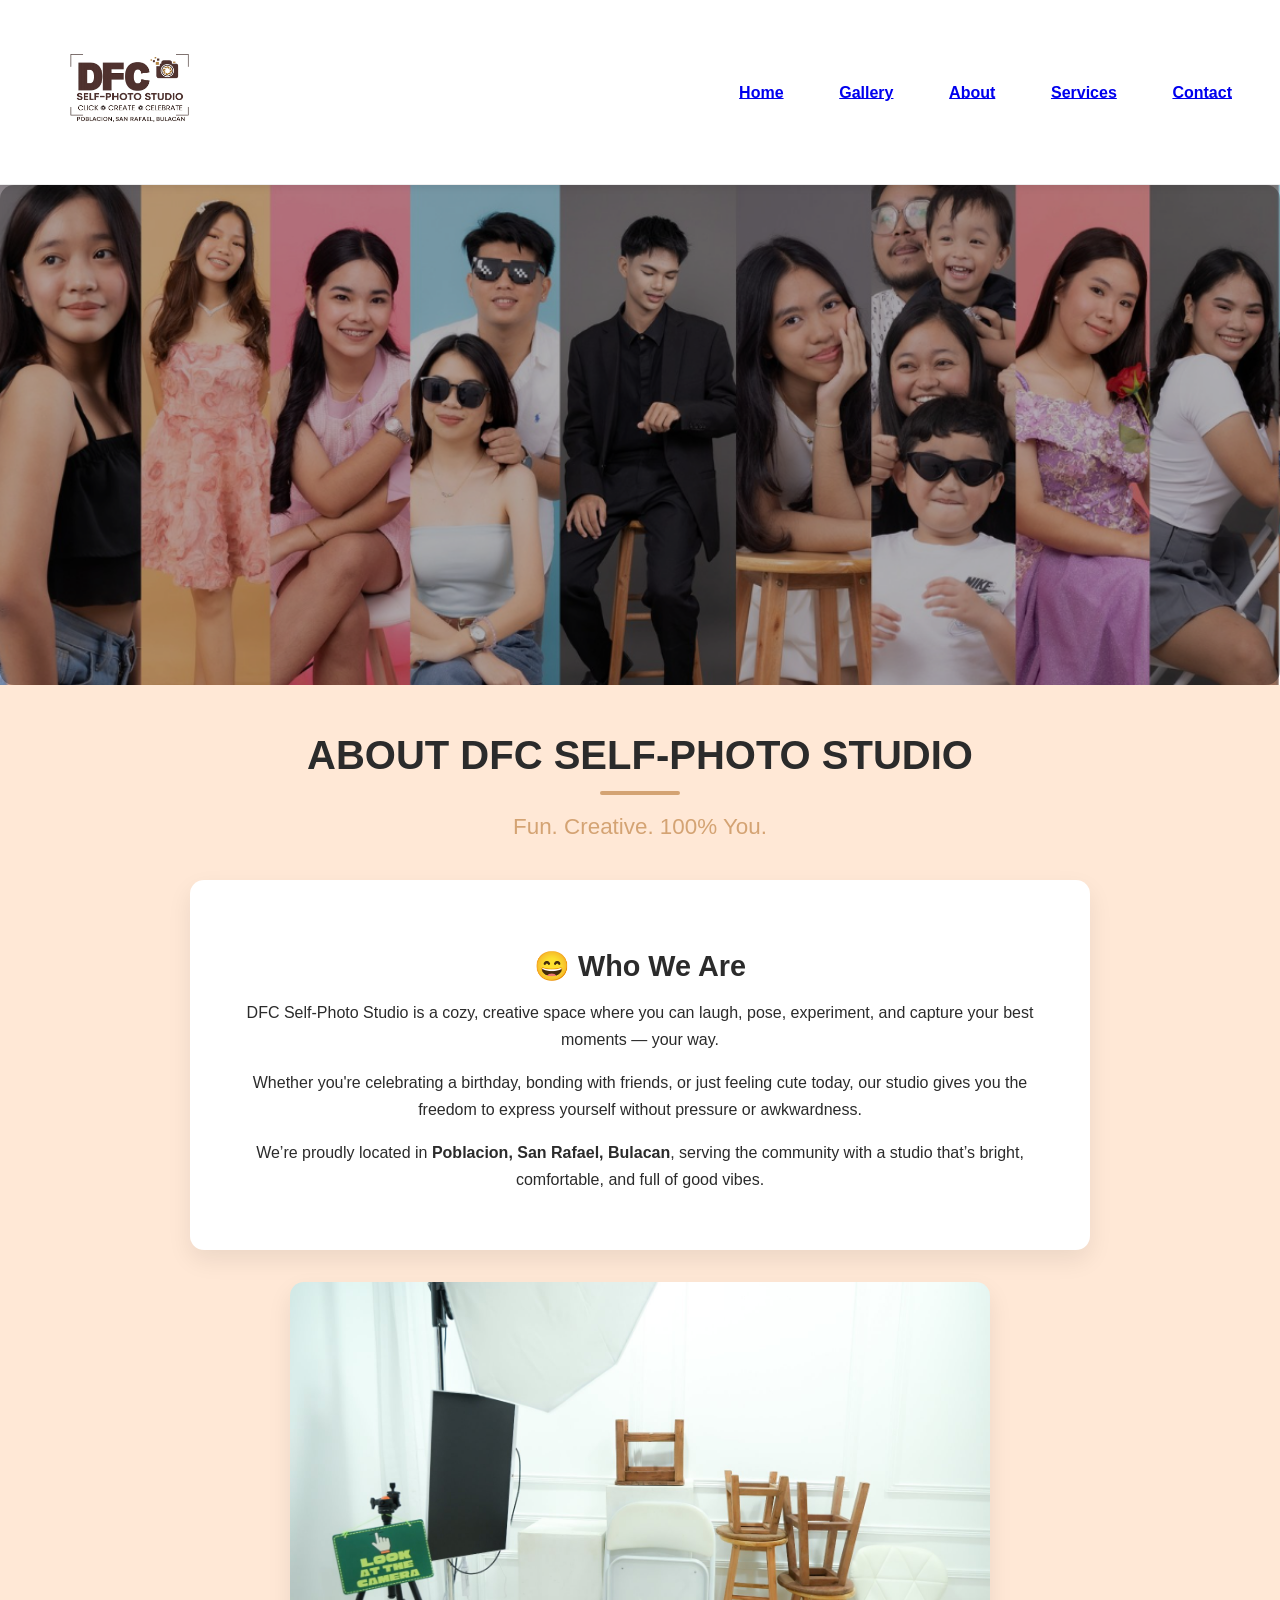
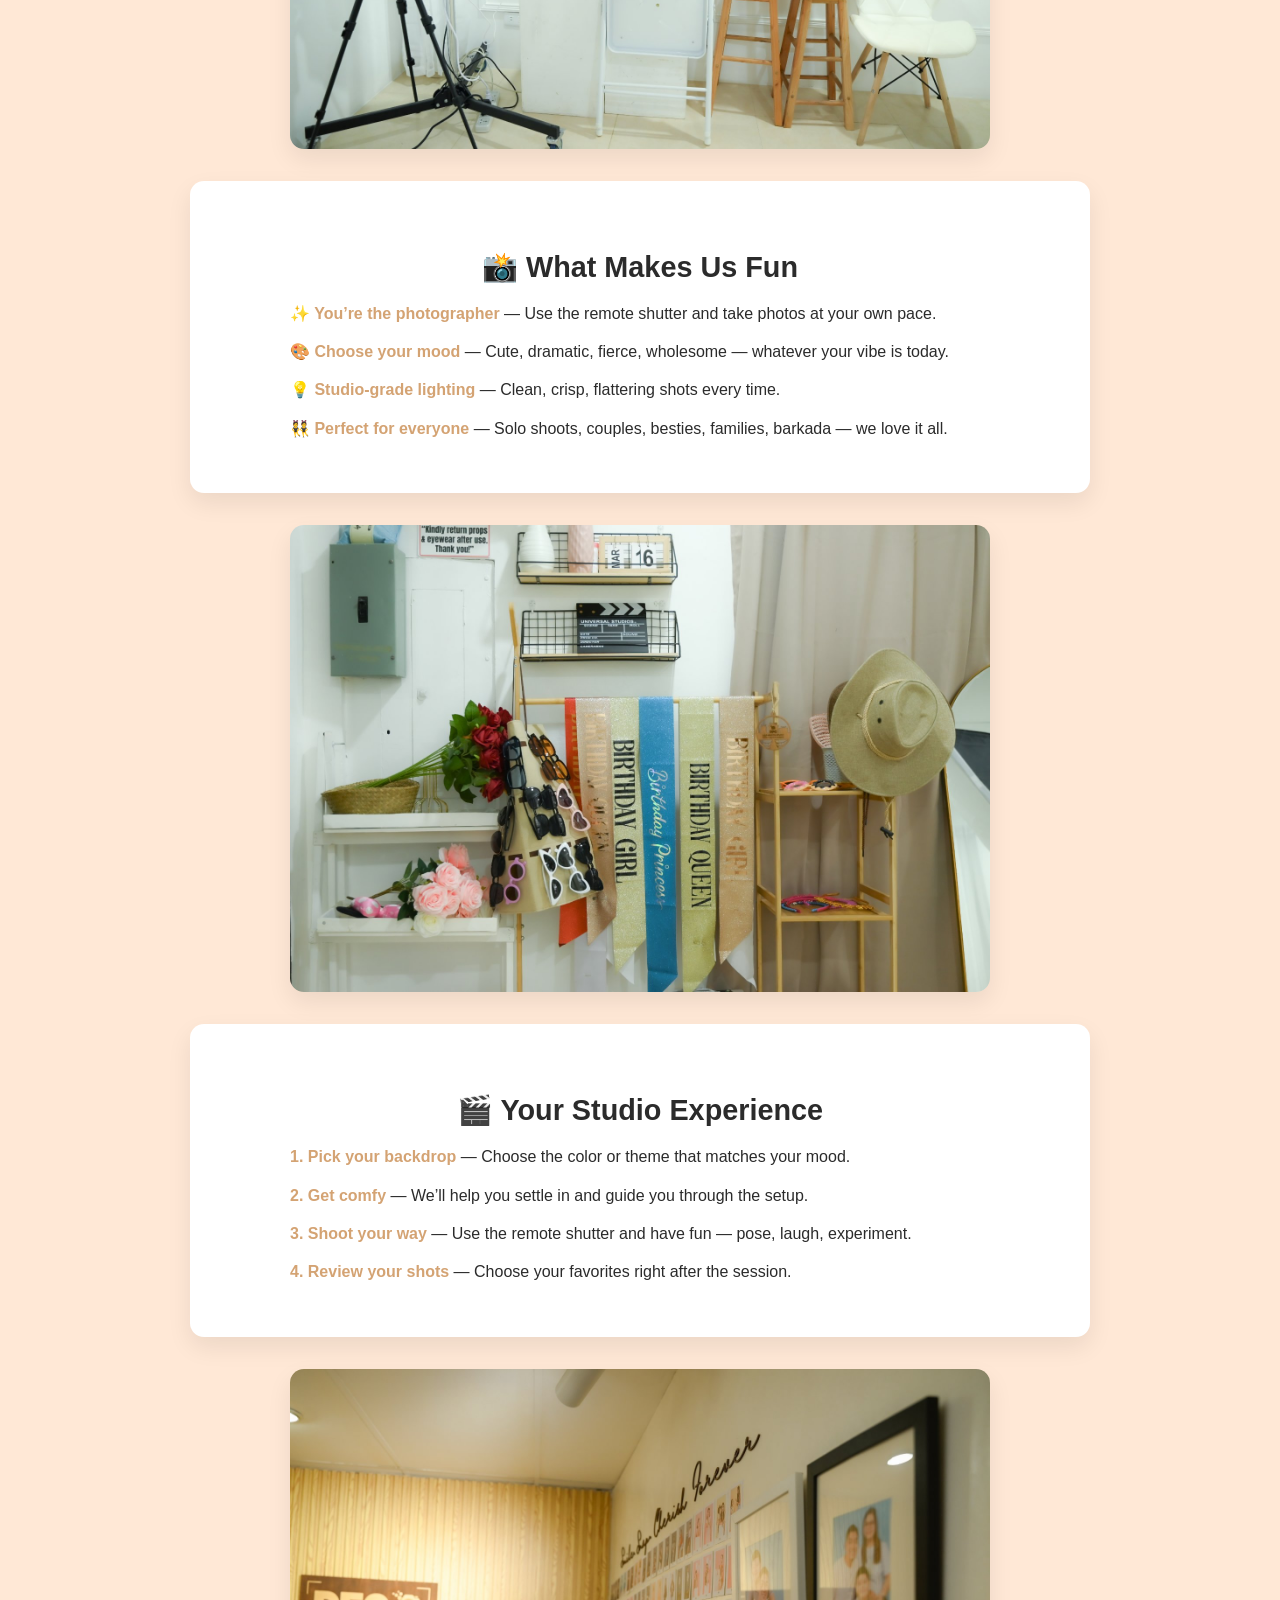
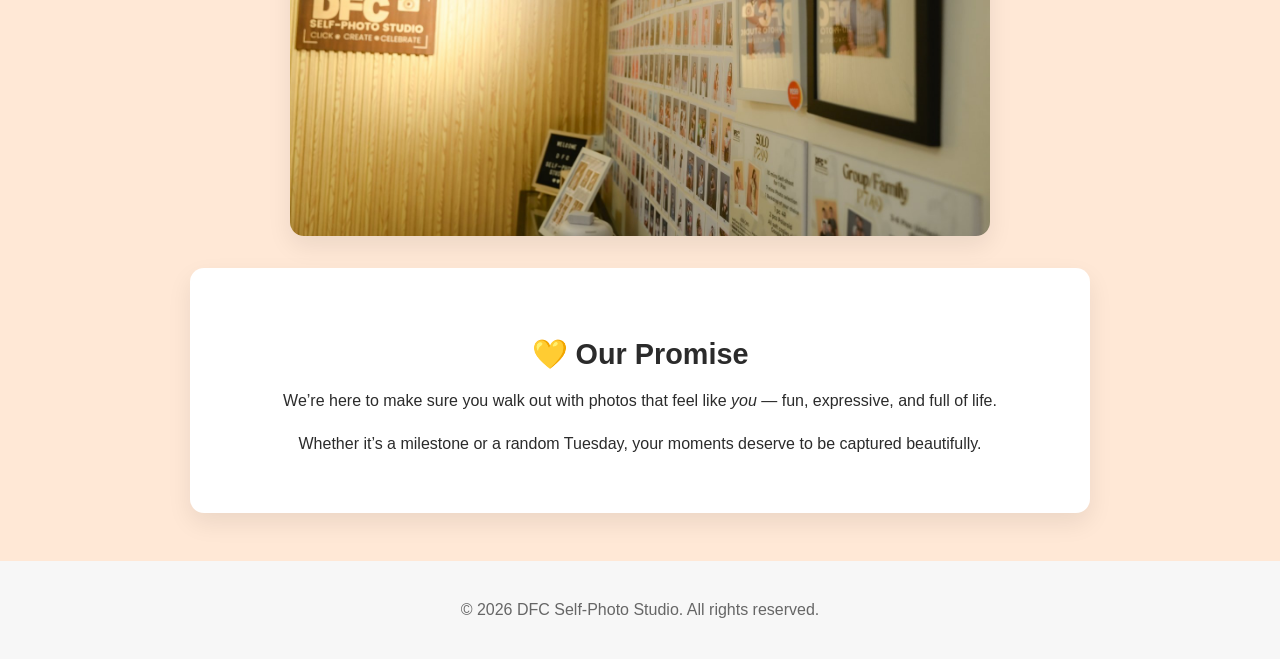
==== commit c91b7a3f: "add hamburger icon on mobile" ====
--- a/about.html
+++ b/about.html
@@ -100,12 +100,18 @@
   <a href="index.html" class="dfc-logo">
     <img src="assets/images/logo.png" alt="DFC Self-Photo Studio Logo">
   </a>
+
+  <button class="menu-toggle">☰</button>
+
   <nav class="nav">
     <a href="index.html">Home</a>
     <a href="gallery.html">Gallery</a>
-    <a href="about.html" class="active">About</a>
+    <a href="about.html">About</a>
     <a href="services.html">Services</a>
     <a href="contact.html">Contact</a>
+  </nav>
+</header>
+
   </nav>
 </header>
 
@@ -175,5 +181,15 @@
   document.getElementById('year').textContent = new Date().getFullYear();
 </script>
 
+<script>
+  const menuToggle = document.querySelector(".menu-toggle");
+  const navMenu = document.querySelector(".nav");
+
+  menuToggle.addEventListener("click", () => {
+    navMenu.classList.toggle("active");
+  });
+</script>
+
+
 </body>
 </html>
--- a/assets/styles.css
+++ b/assets/styles.css
@@ -554,3 +554,33 @@
   background: rgba(0,0,0,0.3) !important;
 }
 
+.menu-toggle {
+  display: none;
+  font-size: 2rem;
+  background: none;
+  border: none;
+  cursor: pointer;
+  color: var(--gold);
+}
+
+@media (max-width: 768px) {
+  .menu-toggle {
+    display: block;
+  }
+
+  .nav {
+    display: none;
+    flex-direction: column;
+    background: var(--white);
+    padding: 1rem;
+    position: absolute;
+    top: 70px;
+    right: 20px;
+    border-radius: var(--radius);
+    box-shadow: var(--shadow);
+  }
+
+  .nav.active {
+    display: flex;
+  }
+}
